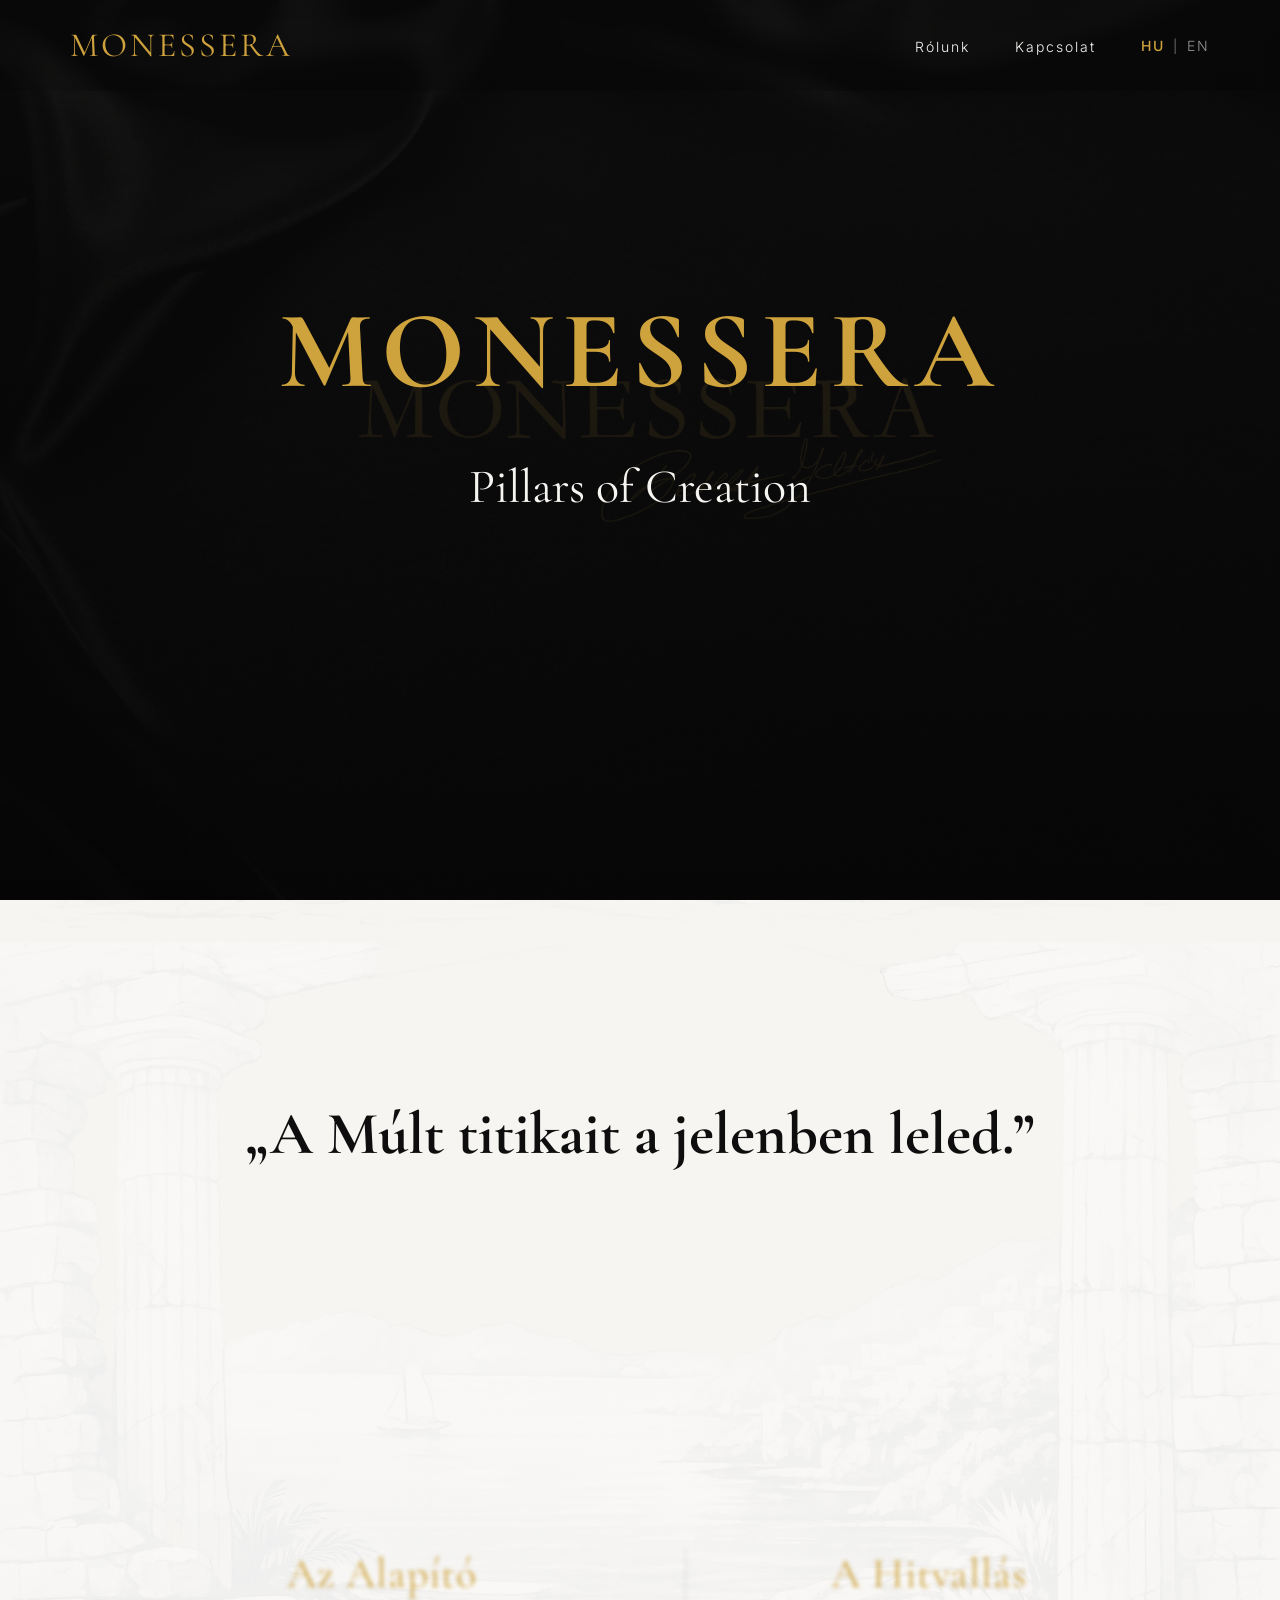
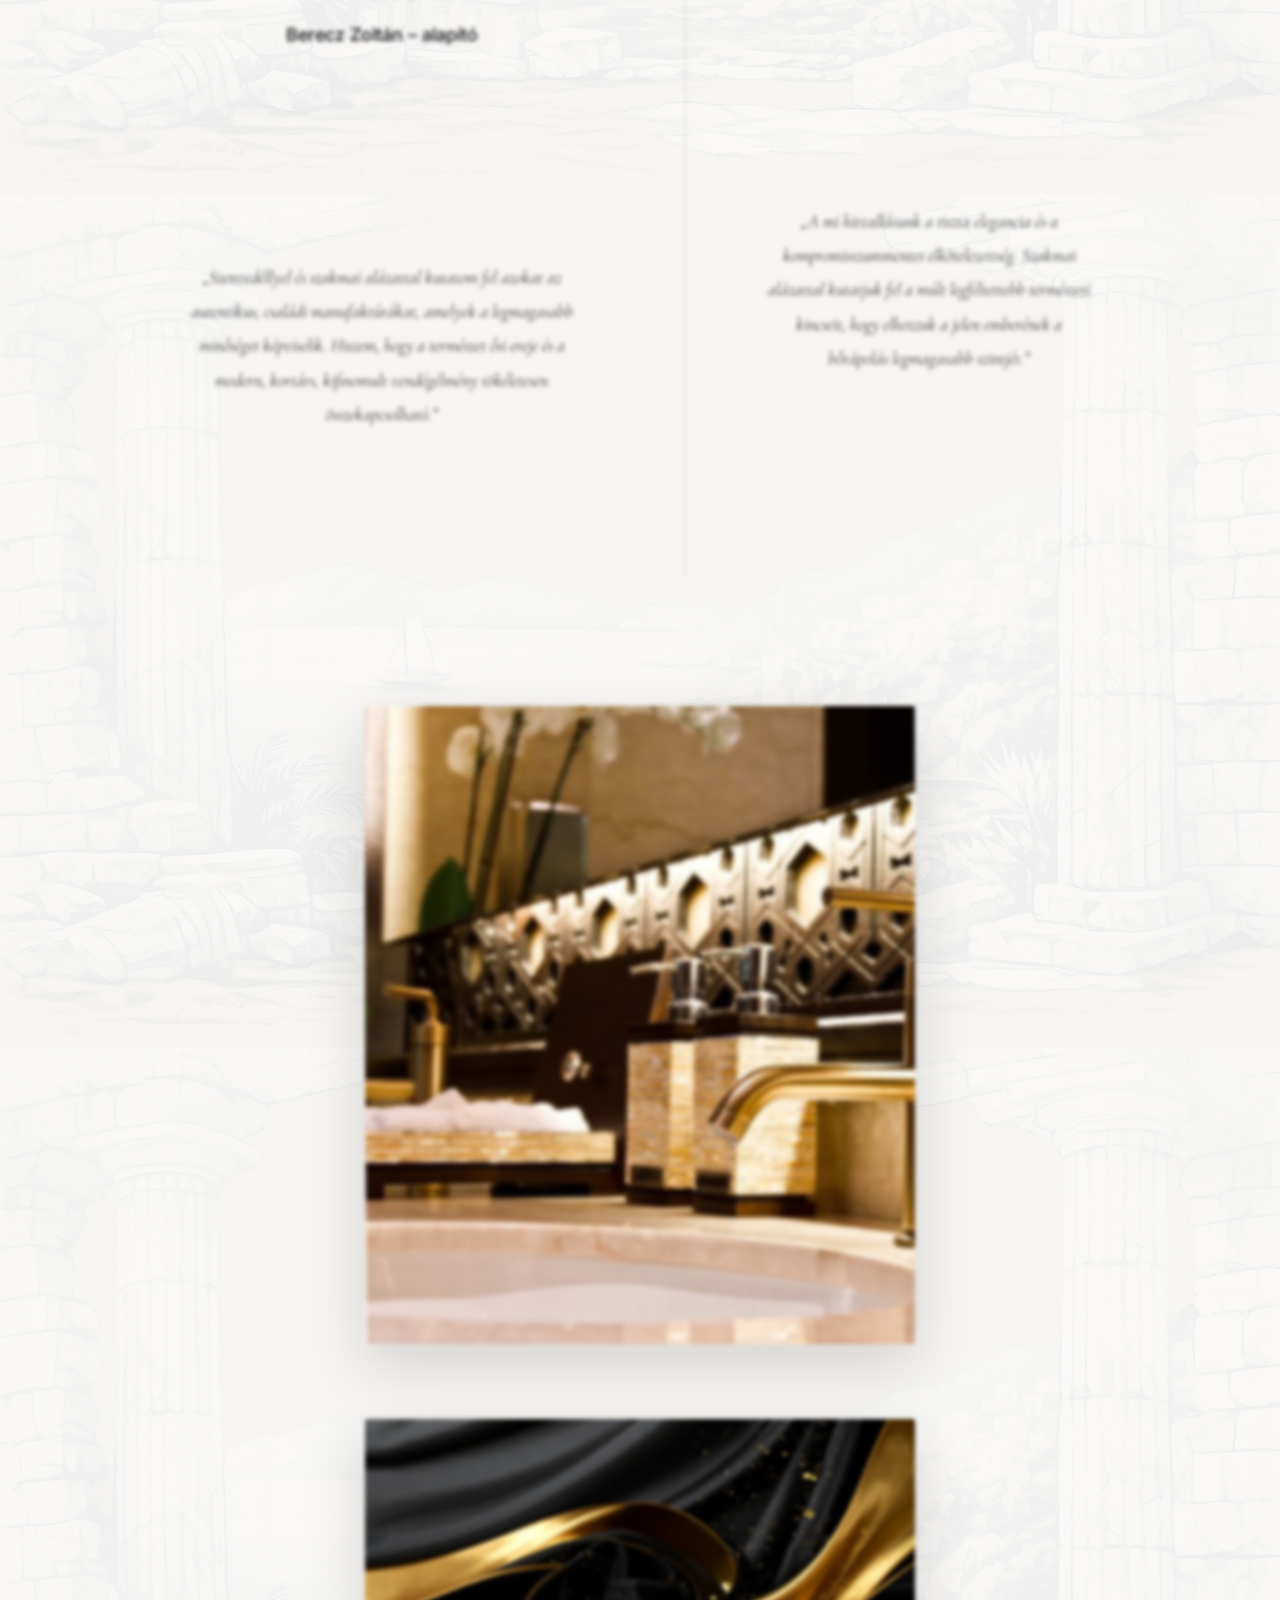
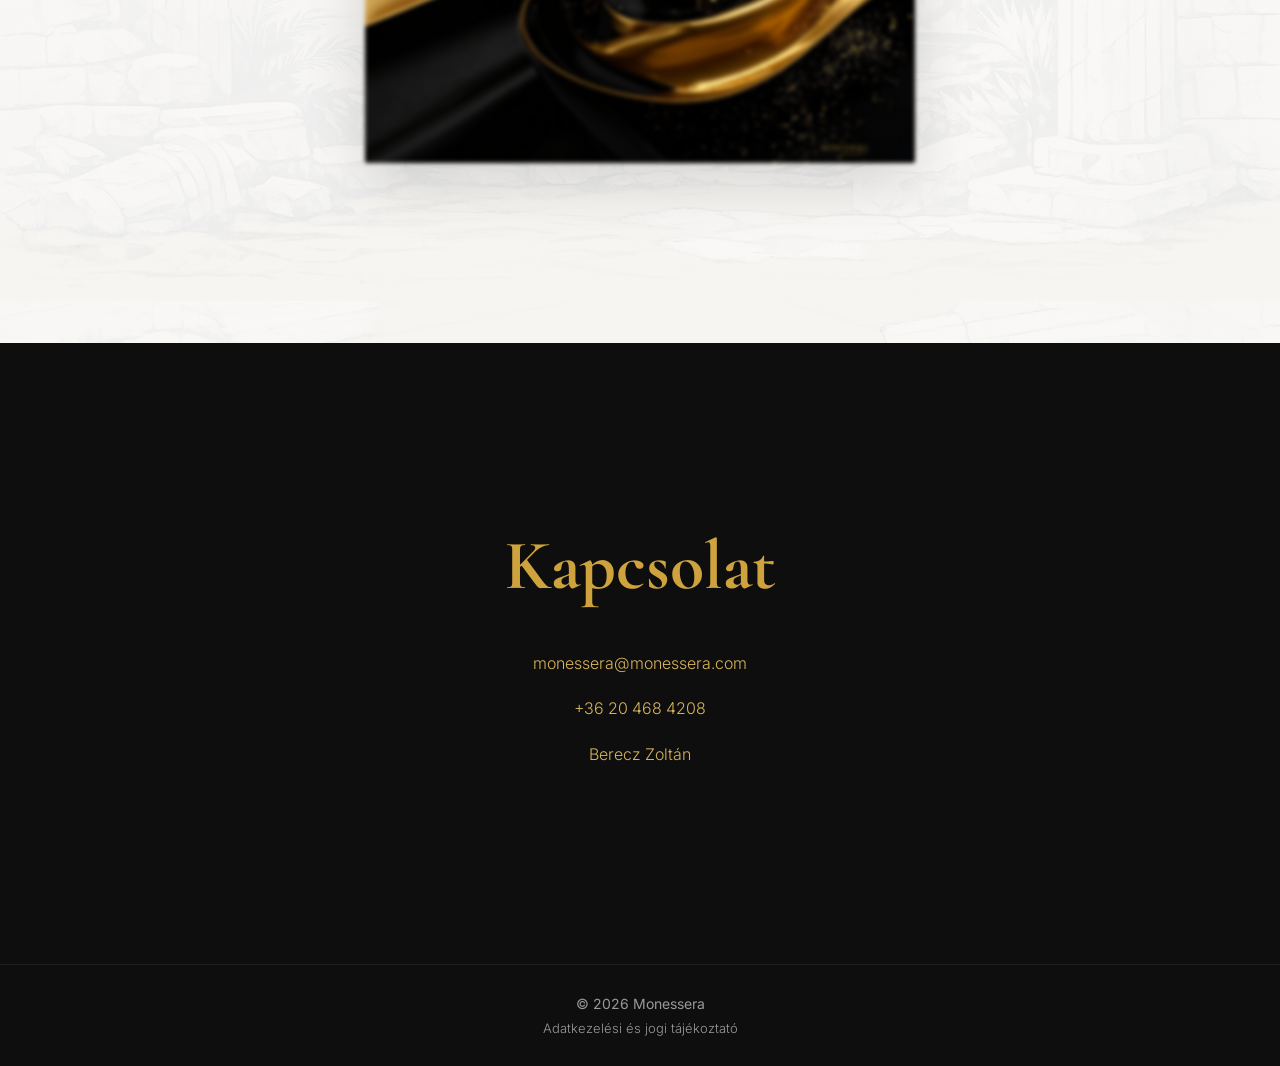
==== index.html @ 53e7fba9 "design-mod" ====
<!DOCTYPE html>
<html lang="en">

<head>

    <meta charset="UTF-8">
    <meta name="viewport" content="width=device-width, initial-scale=1.0">

    <title>Monessera</title>

    <link rel="preconnect" href="https://fonts.googleapis.com">
    <link rel="preconnect" href="https://fonts.gstatic.com" crossorigin>

    <link href="https://fonts.googleapis.com/css2?family=Cormorant+Garamond:wght@400;500;600&family=Montserrat:wght@300;400;500&display=swap" rel="stylesheet">
    <link href="https://fonts.googleapis.com/css2?family=Inter:wght@200;300;400;500;600&display=swap" rel="stylesheet">

    <link rel="stylesheet" href="style.css">

</head>

<body>

<nav>

    <div class="logo">MONESSERA</div>

    <div class="nav-right">

        <ul>
            <li><a href="#about">Rólunk</a></li>
            <li><a href="#contact">Kapcsolat</a></li>
        </ul>

        <div class="language-switch">
            <a href="index.html" class="active">HU</a>
            <span>|</span>
            <a href="english.html">EN</a>
        </div>

    </div>

</nav>

<header class="hero">

    <div class="overlay"></div>

    <div class="hero-content">

        <h1>MONESSERA</h1>

        <h2>Pillars of Creation</h2>

    </div>

</header>

<section class="content-background">
<section class="quote">

    <h2>

        „A Múlt titikait a jelenben leled.”

    </h2>

</section>

<section class="about" id="about">

    <div class="container">

        <div class="about-content">

            <div class="about-founder">

                <h2>Az Alapító</h2>

                <h3>Berecz Zoltán – alapító</h3>

                <p class="quote">
                    <em>
                        „Szenvedéllyel és szakmai alázattal kutatom fel azokat az autentikus,
                        családi manufaktúrákat, amelyek a legmagasabb minőséget képviselik.
                        Hiszem, hogy a természet ősi ereje és a modern, kortárs, kifinomult
                        vendégélmény tökéletesen összekapcsolható.”
                    </em>
                </p>

            </div>


            <div class="about-credo">

                <h2>A Hitvallás</h2>

                <p class="quote">
                    <em>
                        „A mi hitvallásunk a tiszta elegancia és a kompromisszummentes
                        elkötelezettség. Szakmai alázattal kutatjuk fel a múlt legféltettebb
                        természeti kincseit, hogy elhozzuk a jelen emberének a bőrápolás
                        legmagasabb szintjét.”
                    </em>
                </p>

            </div>

        </div>


        <div class="about-right">

            <img src="assets/4.png" class="brand-img">

        </div>

        <div class="about-right">

            <img src="assets/5.png" class="brand-img">

        </div>

    </div>

</section>

</section>

<section class="contact" id="contact">

    <h2>

        Kapcsolat

    </h2>

    <p>
        <a href="mailto:monessera@monessera.com">monessera@monessera.com</a>
    </p>

    <p>
        <a href="tel:+36204684208">+36 20 468 4208</a>
    </p>

    <p>
        Berecz Zoltán
    </p>

</section>

<footer>
    <div class="footer-inner">
        <span>© 2026 Monessera</span>

        <a href="adatkezelesi-tajekoztato.html">
            Adatkezelési és jogi tájékoztató
        </a>
    </div>
</footer>

</body>

<script>
const elements = document.querySelectorAll(".about, .brands");

const observer = new IntersectionObserver((entries) => {
    entries.forEach(entry => {
        if (entry.isIntersecting) {
            entry.target.classList.add("show");
        } else {
            entry.target.classList.remove("show");
        }
    });
}, {
    threshold: 0.15
});

window.addEventListener("load", () => {
    elements.forEach(el => {
        el.classList.remove("show");
        observer.observe(el);
    });
});
</script>

</html>
---- style.css ----
:root{

    --gold:#CEA23C;

    --black:#0E0E0E;

    --white:#ffffff;

    --bg:#F7F5F2;

    --text:#222;

}

*{

    margin:0;

    padding:0;

    box-sizing:border-box;

}

html{

    scroll-behavior:smooth;

}

body{

    font-family: "Inter", sans-serif;

    background:var(--bg);

    color:var(--text);

}

h1, h2, .logo{
    font-family: "Cormorant Garamond", serif;
}

p, a, li{
    font-family: "Inter", sans-serif;
    font-weight: 300;
}

img{

    width:100%;

    display:block;

}

nav{

    position:fixed;

    top:0;

    width:100%;

    padding:25px 70px;

    display:flex;

    justify-content:space-between;

    align-items:center;

    z-index:100;

    background:rgba(0,0,0,.10);

    backdrop-filter:blur(10px);

}

.logo{

    color:var(--gold);

    font-size:34px;

    letter-spacing:3px;

}

.nav-right{
    display:flex;
    align-items:center;
    gap:45px;
}

.language-switch{
    display:flex;
    align-items:center;
    gap:8px;
    font-size:13px;
    letter-spacing:2px;
}

.language-switch a{
    opacity: .6;
}

.language-switch a.active{
    opacity: 1;
    color: var(--gold);
    font-weight: 500;
}

.language-switch a:hover{
    color:var(--gold);
}

.language-switch span{
    color:rgba(255,255,255,.4);
}

nav ul{

    display:flex;

    list-style:none;

    gap:45px;

}

nav a{
    color:#F7F5F2;
    text-decoration:none;
    letter-spacing:2px;
    font-size:14px;
    position:relative;
    transition: color .35s ease;
}

nav a::after{
    content:"";
    position:absolute;
    left:0;
    bottom:-6px;
    width:0%;
    height:1px;
    background:#CEA23C;
    transition: width .35s ease;
}

nav a:hover{
    color:#CEA23C;
}

nav a:hover::after{
    width:100%;
}

.hero{

    position:relative;

    min-height:100vh;

    max-width: 100%;

    display:flex;

    align-items:center;

    justify-content:center;

    overflow:hidden;

    background:#0E0E0E;

}

.hero::before{
    content:"";
    position:absolute;
    inset:0;
    background: url("assets/buscard.png") center / cover no-repeat;
    opacity: .15;
    filter: contrast(1.1) saturate(0.8);
    transform: scale(1.08);
}

.overlay{

    position:absolute;

    inset:0;

    background:
    linear-gradient(
    180deg,     
    rgba(0,0,0,.15),    
    rgba(0,0,0,.55)
    );

}

.hero-content{

    position:relative;

    text-align:center;

    color:#F7F5F2;

    z-index:5;

}

.hero h1{

    color:var(--gold);

    font-size:110px;

    letter-spacing:8px;

}

.hero h2{

    font-size:48px;

    margin:20px 0;

    font-weight:400;

    padding-bottom: 80px;

    padding-top: 20px;

}

.hero p{

    max-width:600px;

    margin:auto;

    line-height:1.9;

    color:#ddd;

}

.discover{

    display:inline-block;

    margin-top:45px;

    color:var(--gold);

    text-decoration:none;

    border-bottom:1px solid var(--gold);

    padding-bottom:6px;

}

.content-background{
    position: relative;
    overflow: hidden;
}

.content-background::before{
    content: "";

    position: absolute;
    inset: 0;

    background: url("assets/gorog.png")
                center center / contain
                repeat;

    opacity: 0.3;

    z-index: 0;
}

.content-background > *{
    position: relative;
    z-index: 1;
}

.quote{

    padding:180px 20px;

    text-align:center;

}

.quote h2{

    font-size:60px;

    max-width:900px;

    margin:auto;

    color: #0E0E0E;

}

.about{

    padding:180px 10%;

}

.about .container {
    max-width: 1300px;
    margin: auto;
    padding: 0 40px;
}

.about-content {
    display: grid;
    grid-template-columns: 1fr 1fr;
    gap: 90px;
    align-items: start;
}

.about-founder,
.about-credo {
    text-align: center;
}

.container1 {
    
    gap: 90px;

    align-items: flex-start;

    display: flex;

    flex-direction: column;

    padding:25px;
}

.container1 a {
        text-decoration: none;
        color: #F7F5F2;

}

.about h2{

    font-size:42px;

    color:var(--gold);

    margin-bottom:25px;

    font-weight: 400;

    letter-spacing: 1px;
}

.about h3 {
    font-size: 18px;
    font-weight: 500;
    margin-bottom: 35px;
    color:#0E0E0E;
}

.about p{

    line-height:1.9;

    margin-bottom:20px;

    font-size: 18px;

}

.quote {
    font-family: "Cormorant Garamond", serif;
    font-size: 22px;
    line-height: 1.8;
    color: #0E0E0E;
}


/* kis elegáns elválasztó */

.about-credo {
    border-left: 1px solid rgba(0,0,0,0.12);
    padding-left: 60px;
}


/* kép */

.about-right {
    margin-top: 75px;
    text-align: center;
}

.brand-img {
    max-width: 550px;
    width: 100%;
}

@media (max-width: 768px) {

    .about {
        padding: 70px 0;
    }

    .about .container {
        padding: 0 15px;
    }


    .about-content {
        grid-template-columns: 1fr;
        gap: 70px;
    }


    .about-credo {
        border-left: none;
        border-top: 1px solid rgba(0,0,0,0.12);
        padding-left: 0;
        padding-top: 60px;
    }


    .about h2 {
        font-size: 32px;
    }


    .quote {
        font-size: 18px;
        line-height: 1.7;
    }


    .about-right {
        margin-top: 50px;
    }

}

.brands{

    padding:160px 10%;

}

.brand{

    display:grid;

    grid-template-columns:1fr 1fr;

    gap:80px;

    align-items:center;

    margin-bottom:180px;

}

.about,
.brands {
    opacity: 0;
    transform: translateY(80px);
    filter: blur(2px);
    transition: all 1.2s cubic-bezier(0.22, 1, 0.36, 1);
}

.about.show,
.brands.show {
    opacity: 1;
    transform: translateY(0);
    filter: blur(0);
}

.reverse img{

    order:2;

}

.reverse div{

    order:1;

}

.brand h2{

    font-size:54px;

    color:#D8B45B;

    margin-bottom:25px;

}

.brand p {

    line-height:1.9;

    margin-bottom:20px;

    font-size: 24px;

}

.contact{

    background:var(--black);

    color:#D8B45B;

    text-align: center;

    padding:180px 20px;

    -webkit-text-size-adjust: 100%;

}

.contact h2{

    font-size:70px;

    color:var(--gold);

    margin-bottom:40px;

}

.contact p{

    margin-bottom:15px;
    color:#D8B45B;
    line-height: 1.9;

}

.contact a{
    color:#D8B45B;
    text-decoration: none;
    display: inline-block;
    transition: transform .4s cubic-bezier(0.22, 1, 0.36, 1);
}

.contact a:hover{
    color: var(--gold);
    transform: translateY(-4px);
}

footer{

    background:var(--black);

    color:#999;

    text-align:center;

    padding:30px;

    font-size: 14px;

    border-top:1px solid rgba(255,255,255,.08);

}

.footer-inner {
    display: flex;
    flex-direction: column;
    gap: 8px;
    align-items: center;
}

footer a {
    color:#999;
    text-decoration: none;
    font-size: 13px;
    transition: 0.2s;
}

footer a:hover {
    color: #CEA23C;
}

.brand-img{
    width: 100%;
    max-width: 550px;
    height: auto;
    display: block;
    margin: 0 auto;
    border-radius: 2px;
    object-fit: cover;
    box-shadow: 0 20px 60px rgba(0,0,0,.15);
}

.legal {
    padding: 120px 20px 80px;
    background: #0E0E0E;
    color: #e6e6e6;
}

.legal .container {
    max-width: 800px;
    margin: 0 auto;
}

.legal h1 {
    font-size: 42px;
    font-weight: 500;
    margin-bottom: 30px;
    letter-spacing: 1px;
}

.legal h2 {
    margin-top: 40px;
    font-size: 18px;
    font-weight: 500;
    letter-spacing: 1px;
    color: #c9a86a; /* gold accent */
}

.legal p {
    font-weight: 300;
    line-height: 1.9;
    margin-top: 10px;
    color: #cfcfcf;
}

.legal .small {
    margin-top: 40px;
    font-size: 12px;
    color: #888;
}

@media (max-width: 1024px){

    nav{
        padding: 22px 40px;
    }

    .logo {
        font-size: 30px;
    }

    .hero h1{
        font-size: 90px;
        letter-spacing: 7px;
    }

    .hero h2{
        font-size: 42px;
    }

    .hero p{
        font-size:18px;
        line-height:1.9;
        max-width:620px;
    }

    .quote h2{
        font-size: 52px;
    }

    .about h2,
    .brand h2,
    .contact h2{
        font-size:52px;
    }

    .about p,
    .brand p{
        font-size:18px;
        line-height:1.9;
    }

    .container,
    .brand{
        gap: 60px;
    }

    .about,
    .brands{
        padding: 120px 8%;
    }

    .brand {
        display: flex;
        flex-direction: column;
        text-align: center;
    }

    .brand-img{
        max-width: 520px;
    }

    .reverse img{
        order:1;
    }

    .reverse div{
        order:2;
    }
}

@media (max-width: 768px){

    /* NAV */
    nav{
        padding: 18px 20px;
    }

    .content-background::before{

        opacity: 0.4;

    }

    nav ul{
        display: none;
    }

    .language-switch{
        font-size: 11px;
        letter-spacing: 2px;
    }

    .logo{
        font-size:28px;
    }

    /* HERO */
    .hero h1{
        font-size: 56px;
        letter-spacing: 4px;
    }

    .hero h2{
        font-size: 30px;
        margin: 18px 0;
    }

    .hero p{
        font-size: 17px;
        line-height: 1.8;
        padding: 0 10px;
    }

    .quote h2{
        font-size: 34px;
        line-height: 1.4;
    }

    /* SECTIONS */
    .about,
    .brands{
        padding: 90px 20px;
    }

    .container,
    .brand{
        grid-template-columns: 1fr;
        gap: 40px;
    }

    .about h2,
    .brand h2{
        font-size: 42px;
    }

    .about p,
    .brand p{
        font-size:18px;
        line-height:1.9;
    }

    .brand {
        display: flex;
        flex-direction: column;
        text-align: center;
    }

    /* IMAGES */
    .brand-img{
        max-width: 450px;
    }

    .contact h2{
        font-size: 38px;
    }

    .contact p{
        font-size: 17px;
    }

    /* FOOTER */
    footer{
        font-size: 13px;
    }

    .reverse img{
        order:1;
    }

    .reverse div{
        order:2;
    }
}
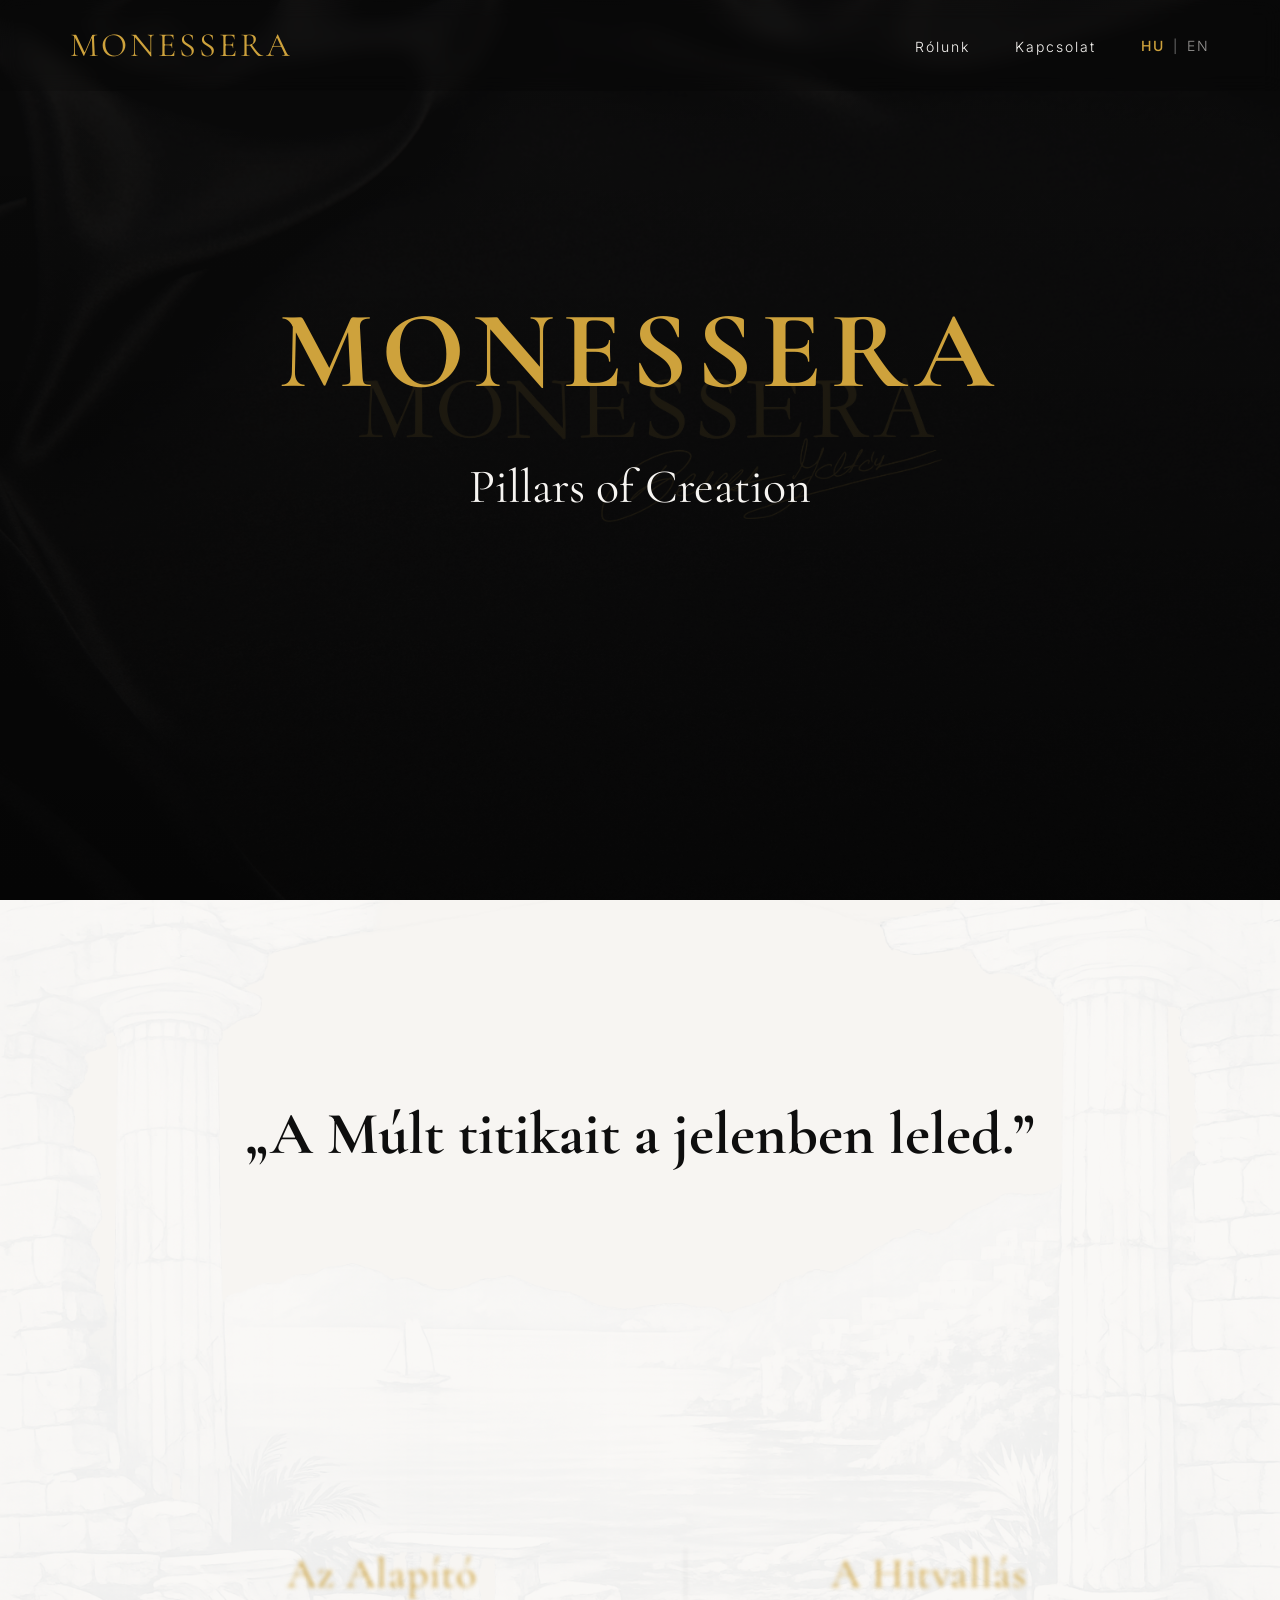
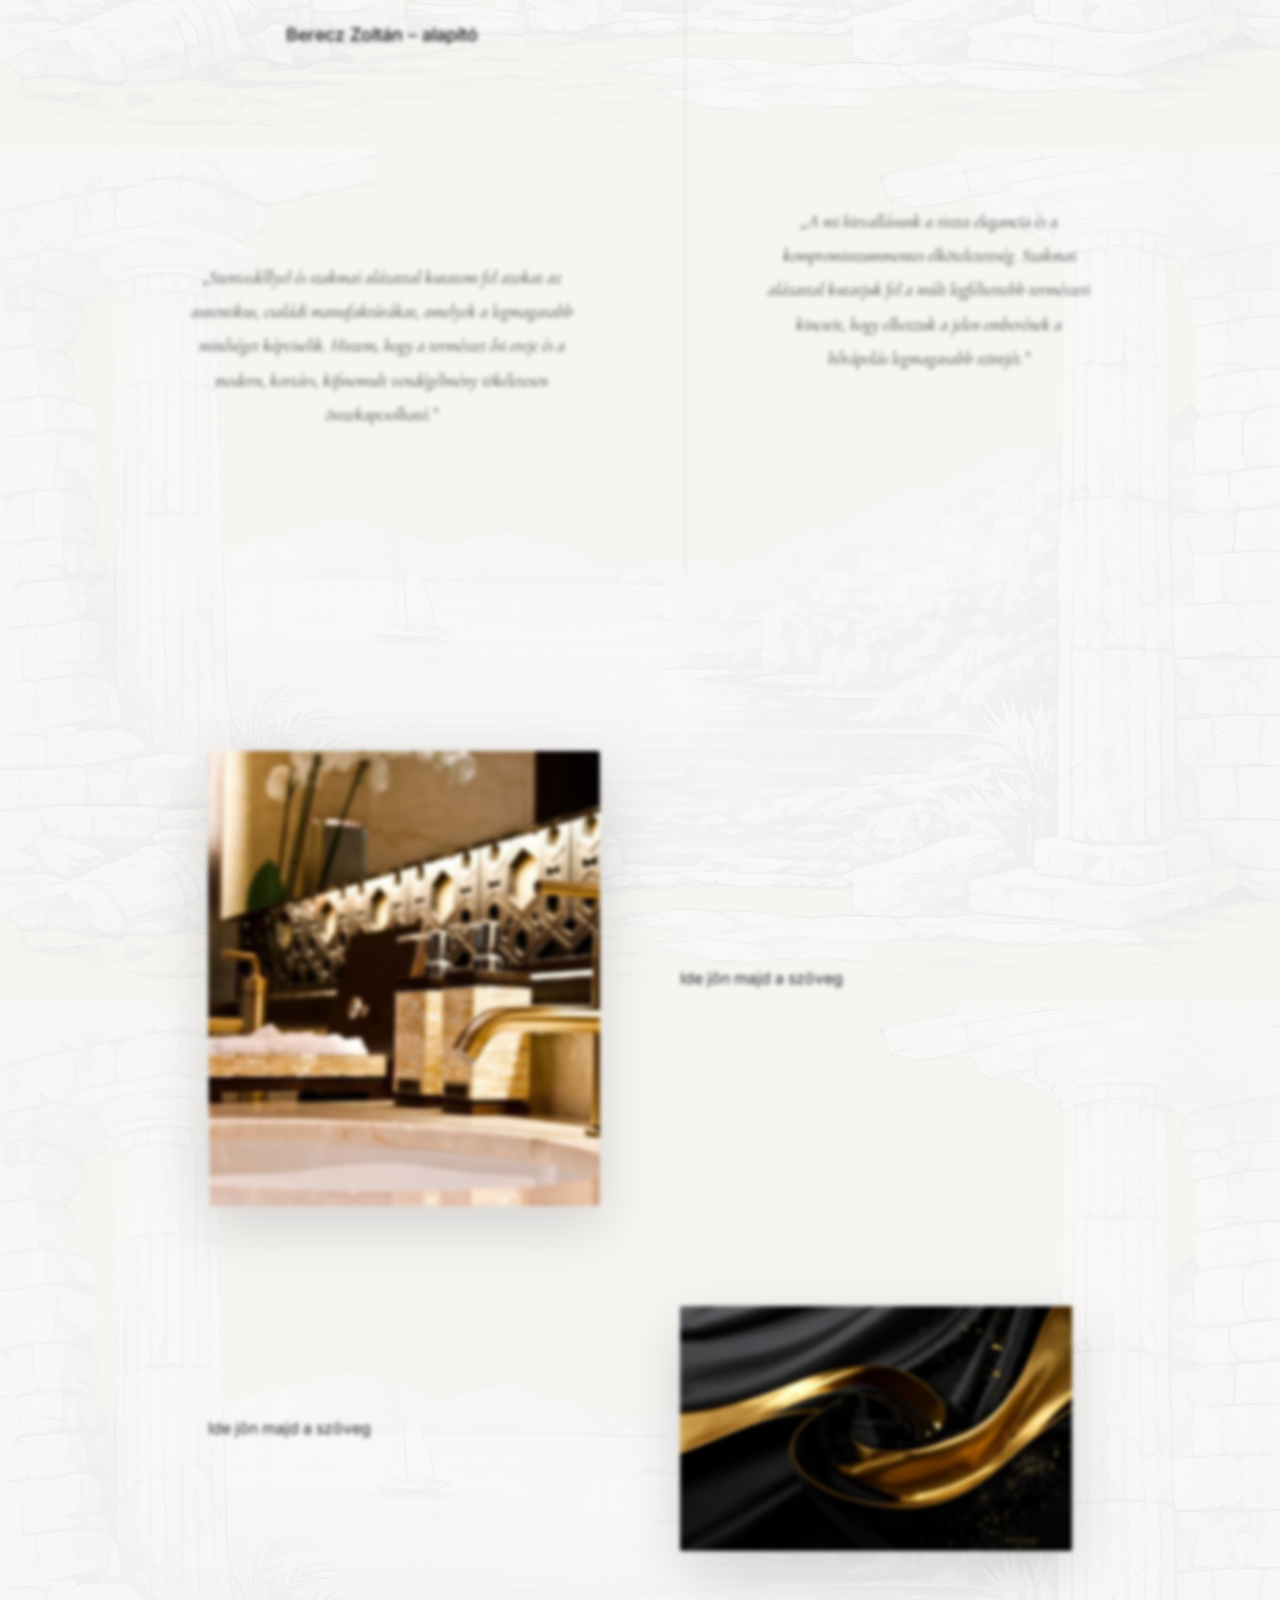
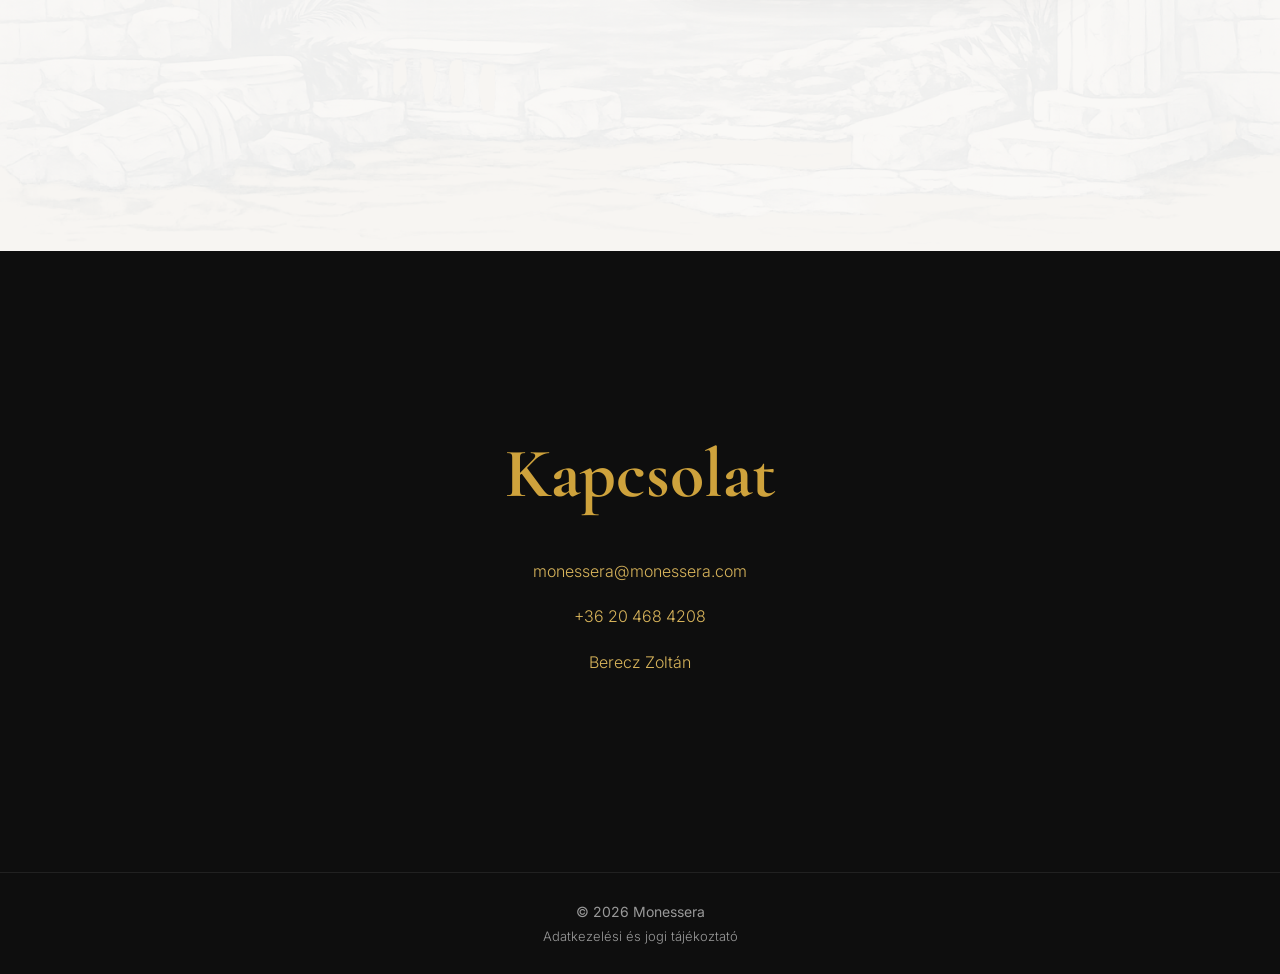
==== commit 3e567f85: "design-mod" ====
--- a/index.html
+++ b/index.html
@@ -108,17 +108,34 @@
         </div>
 
 
-        <div class="about-right">
-
+<section class="brand-showcase">
+
+    <div class="showcase-row">
+
+        <div class="showcase-image">
             <img src="assets/4.png" class="brand-img">
-
-        </div>
-
-        <div class="about-right">
-
+        </div>
+
+        <div class="showcase-text">
+            Ide jön majd a szöveg
+        </div>
+
+    </div>
+
+
+    <div class="showcase-row reverse">
+
+        <div class="showcase-image">
             <img src="assets/5.png" class="brand-img">
-
-        </div>
+        </div>
+
+        <div class="showcase-text">
+            Ide jön majd a szöveg
+        </div>
+
+    </div>
+
+</section>
 
     </div>
 
--- a/style.css
+++ b/style.css
@@ -823,4 +823,66 @@
     .reverse div{
         order:2;
     }
+}
+
+.brand-showcase{
+    max-width:1400px;
+    margin:120px auto;
+    padding:0 40px;
+}
+
+.showcase-row{
+    display:flex;
+    align-items:center;
+    justify-content:space-between;
+    gap:80px;
+    margin-bottom:100px;
+}
+
+.showcase-row.reverse{
+    flex-direction:row-reverse;
+}
+
+.showcase-image,
+.showcase-text{
+    flex:1;
+}
+
+.showcase-image{
+    display:flex;
+}
+
+.showcase-row .showcase-image{
+    justify-content:flex-start;
+}
+
+.showcase-row.reverse .showcase-image{
+    justify-content:flex-end;
+}
+
+.brand-img{
+    max-width:620px;
+    width:100%;
+    display:block;
+}
+
+
+@media (max-width:768px){
+
+    .showcase-row,
+    .showcase-row.reverse{
+        flex-direction:column;
+        gap:40px;
+        margin-bottom:80px;
+    }
+
+    .showcase-image{
+        justify-content:center !important;
+    }
+
+    .showcase-text{
+        min-height:auto;
+        text-align:center;
+    }
+
 }
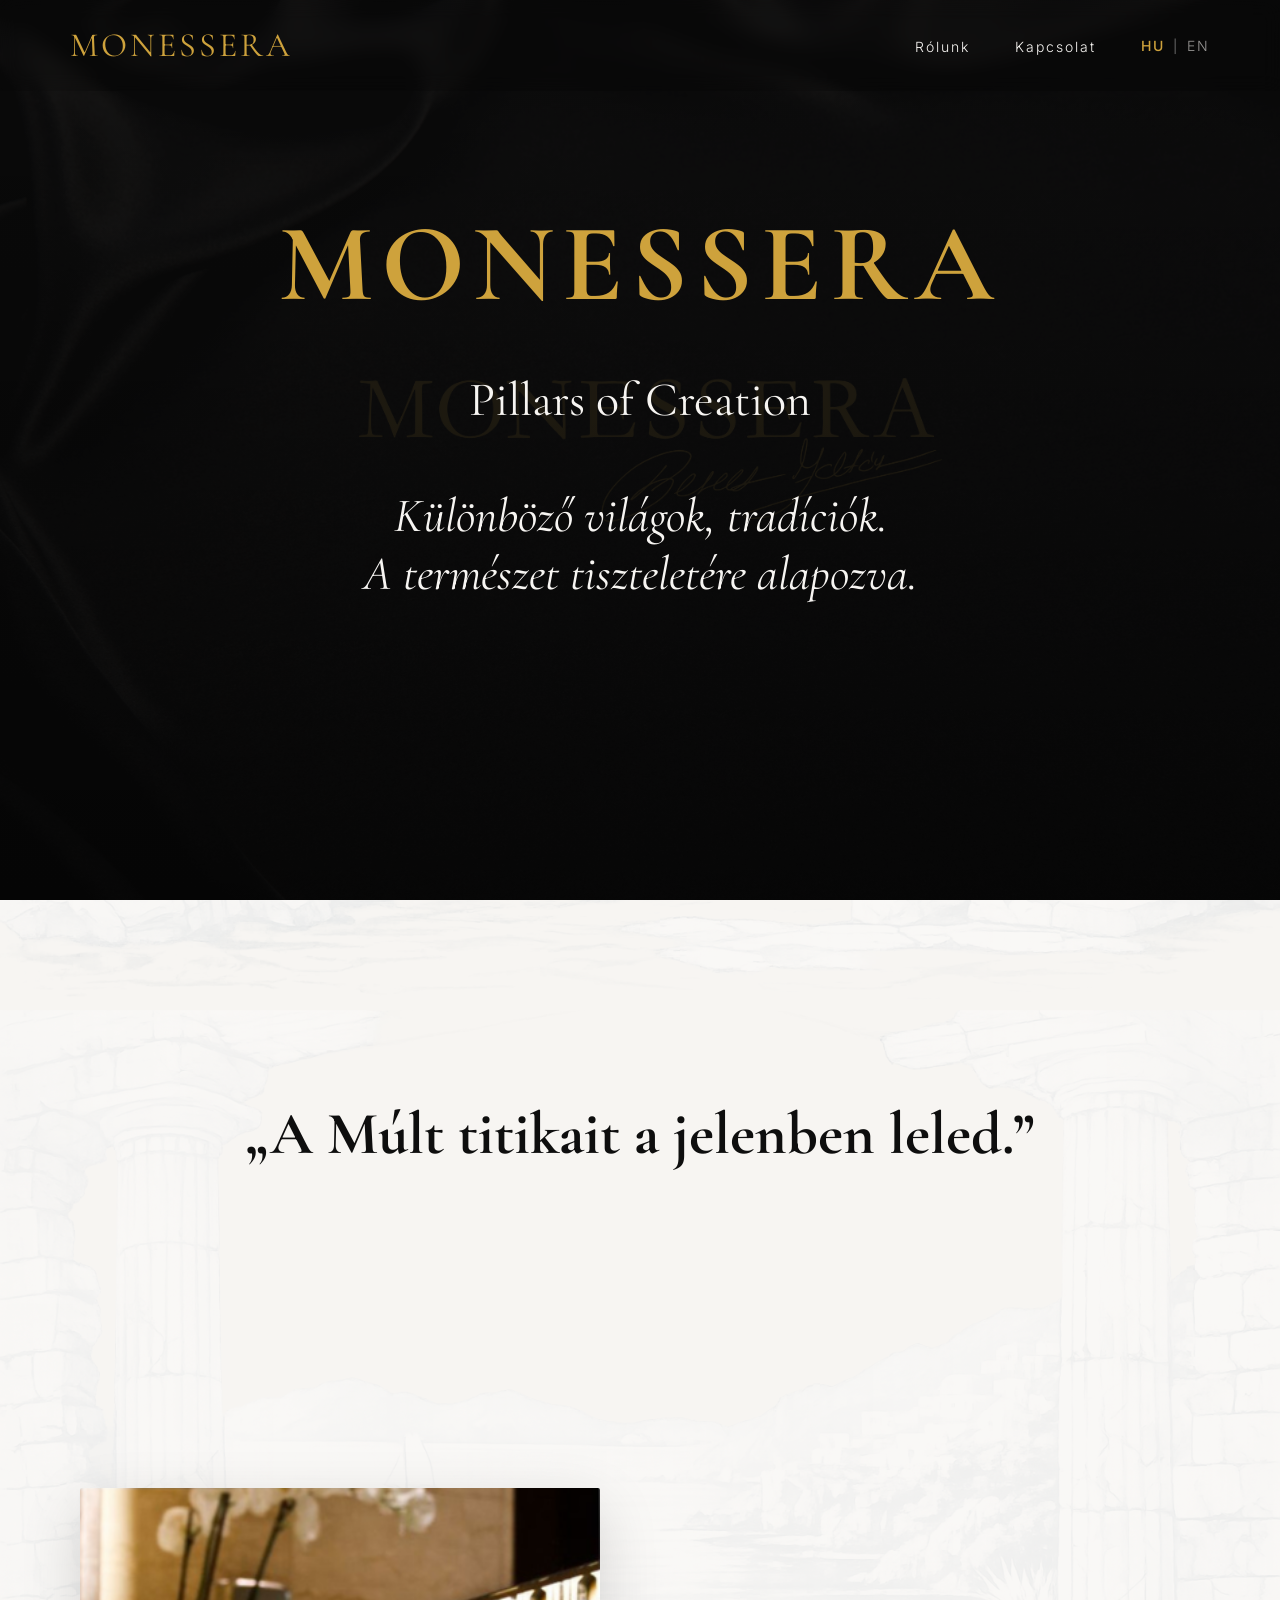
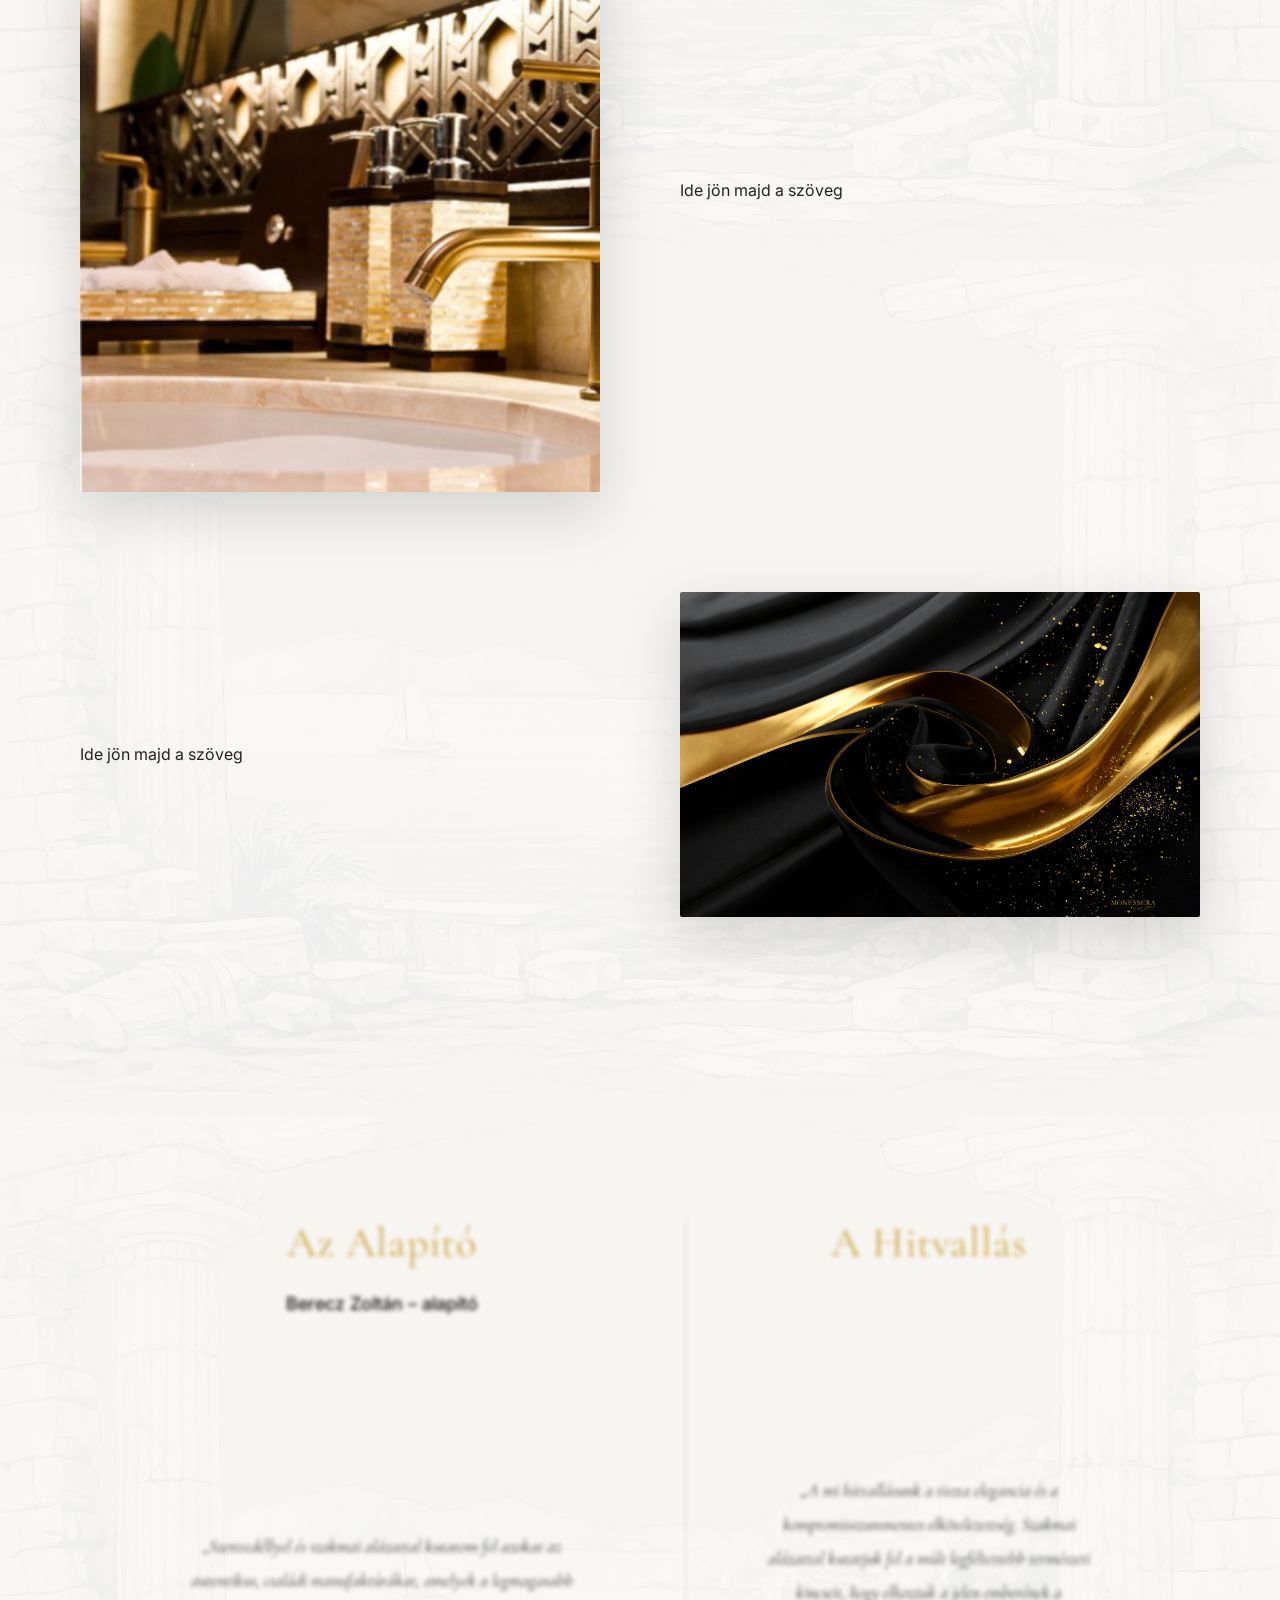
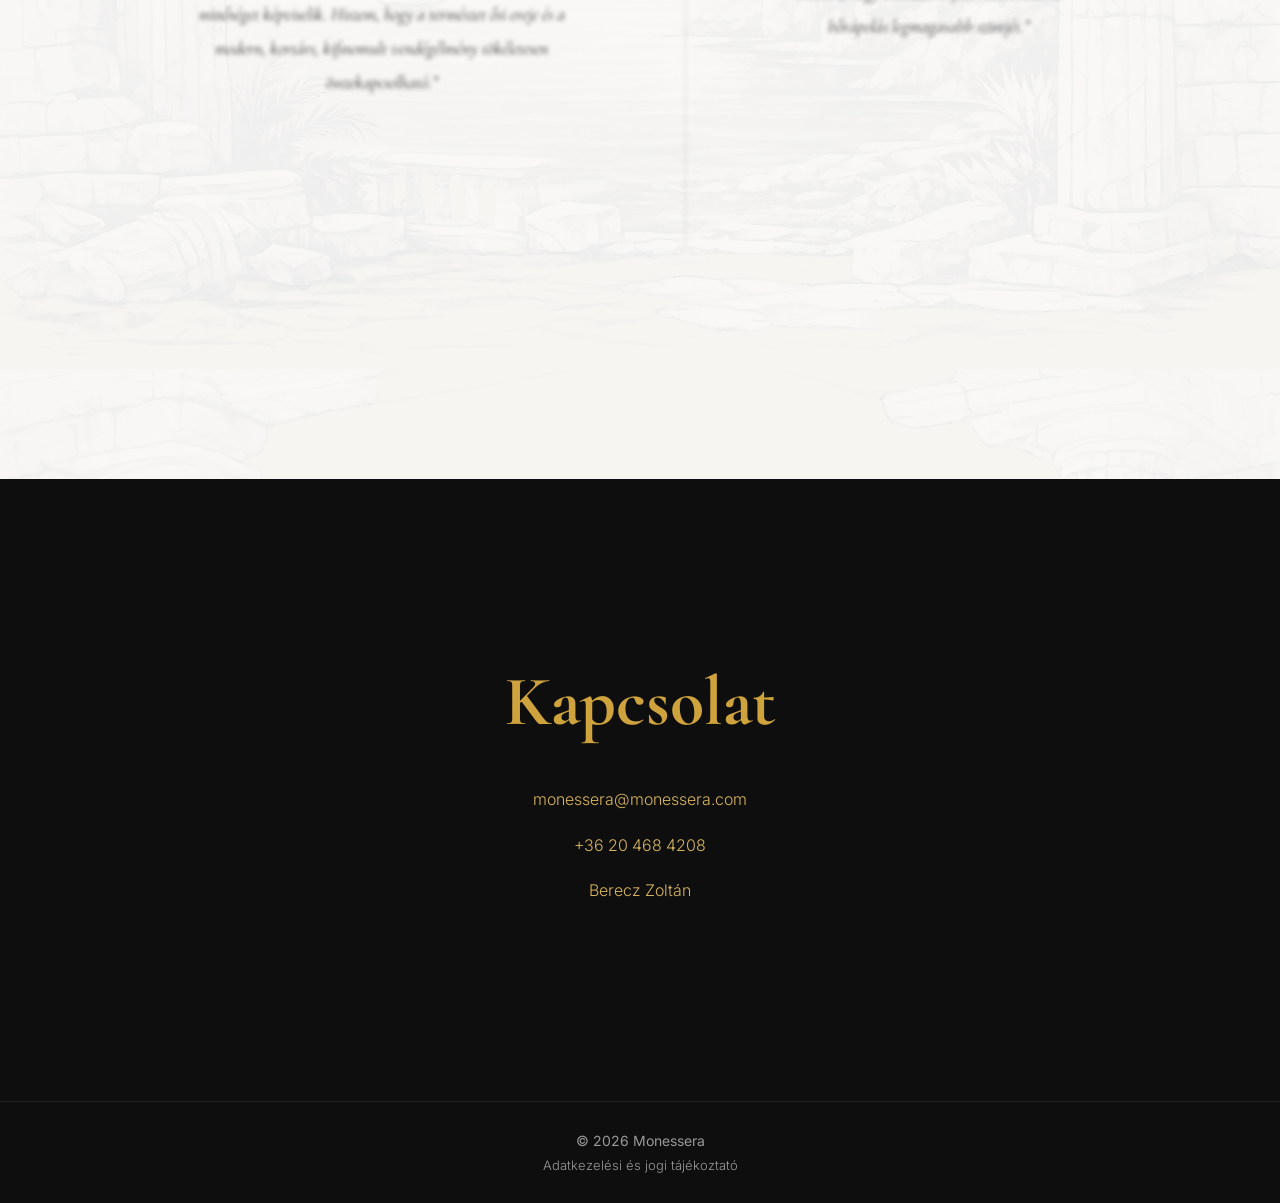
==== commit 710c8567: "design-mod" ====
--- a/index.html
+++ b/index.html
@@ -49,7 +49,8 @@
 
         <h1>MONESSERA</h1>
 
-        <h2>Pillars of Creation</h2>
+        <h2>Pillars of Creation<br /><br/>
+        <em>Különböző világok, tradíciók. <br/>A természet tiszteletére alapozva.</h2></em>
 
     </div>
 
@@ -63,6 +64,35 @@
         „A Múlt titikait a jelenben leled.”
 
     </h2>
+
+</section>
+
+<section class="brand-showcase">
+
+    <div class="showcase-row">
+
+        <div class="showcase-image">
+            <img src="assets/4.png" class="brand-img">
+        </div>
+
+        <div class="showcase-text">
+            Ide jön majd a szöveg
+        </div>
+
+    </div>
+
+
+    <div class="showcase-row reverse">
+
+        <div class="showcase-image">
+            <img src="assets/5.png" class="brand-img">
+        </div>
+
+        <div class="showcase-text">
+            Ide jön majd a szöveg
+        </div>
+
+    </div>
 
 </section>
 
@@ -106,36 +136,6 @@
             </div>
 
         </div>
-
-
-<section class="brand-showcase">
-
-    <div class="showcase-row">
-
-        <div class="showcase-image">
-            <img src="assets/4.png" class="brand-img">
-        </div>
-
-        <div class="showcase-text">
-            Ide jön majd a szöveg
-        </div>
-
-    </div>
-
-
-    <div class="showcase-row reverse">
-
-        <div class="showcase-image">
-            <img src="assets/5.png" class="brand-img">
-        </div>
-
-        <div class="showcase-text">
-            Ide jön majd a szöveg
-        </div>
-
-    </div>
-
-</section>
 
     </div>
 
--- a/style.css
+++ b/style.css
@@ -826,7 +826,7 @@
 }
 
 .brand-showcase{
-    max-width:1400px;
+    max-width:1200px;
     margin:120px auto;
     padding:0 40px;
 }
@@ -861,7 +861,7 @@
 }
 
 .brand-img{
-    max-width:620px;
+    max-width:525px;
     width:100%;
     display:block;
 }
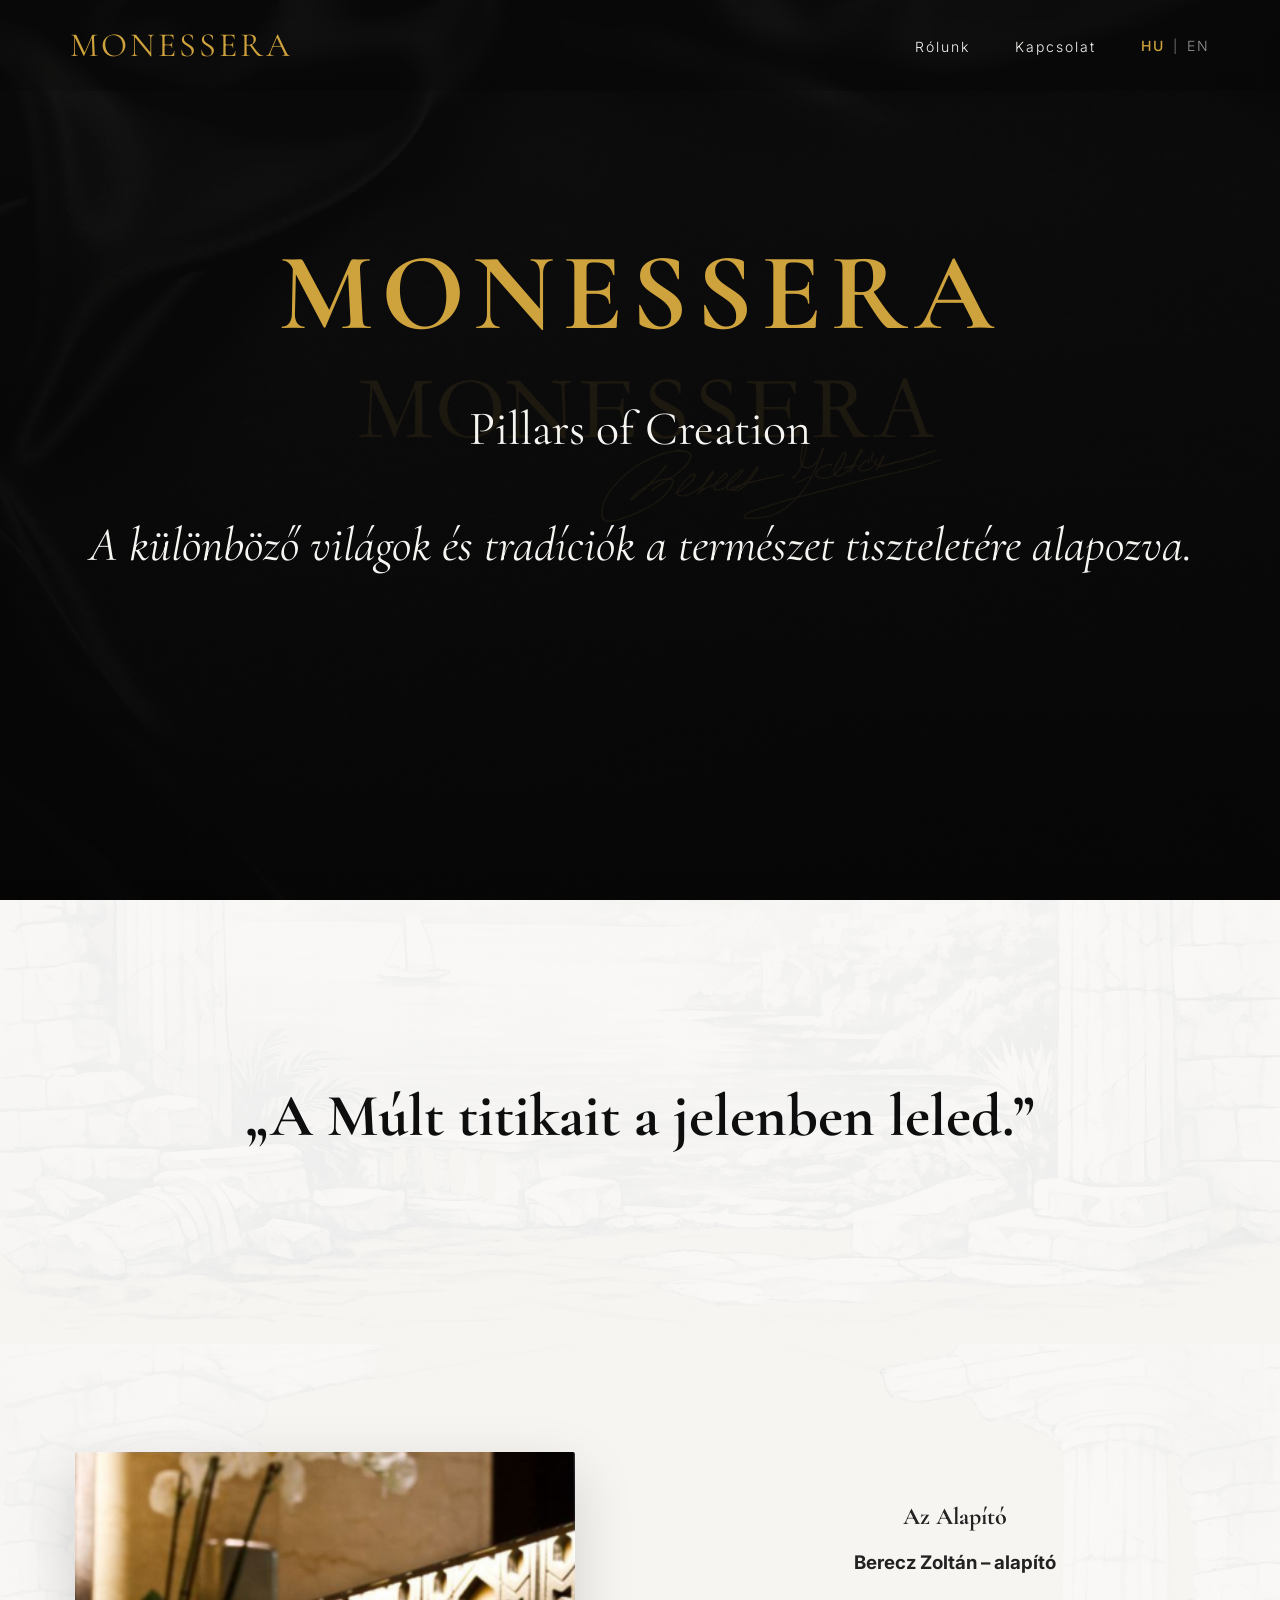
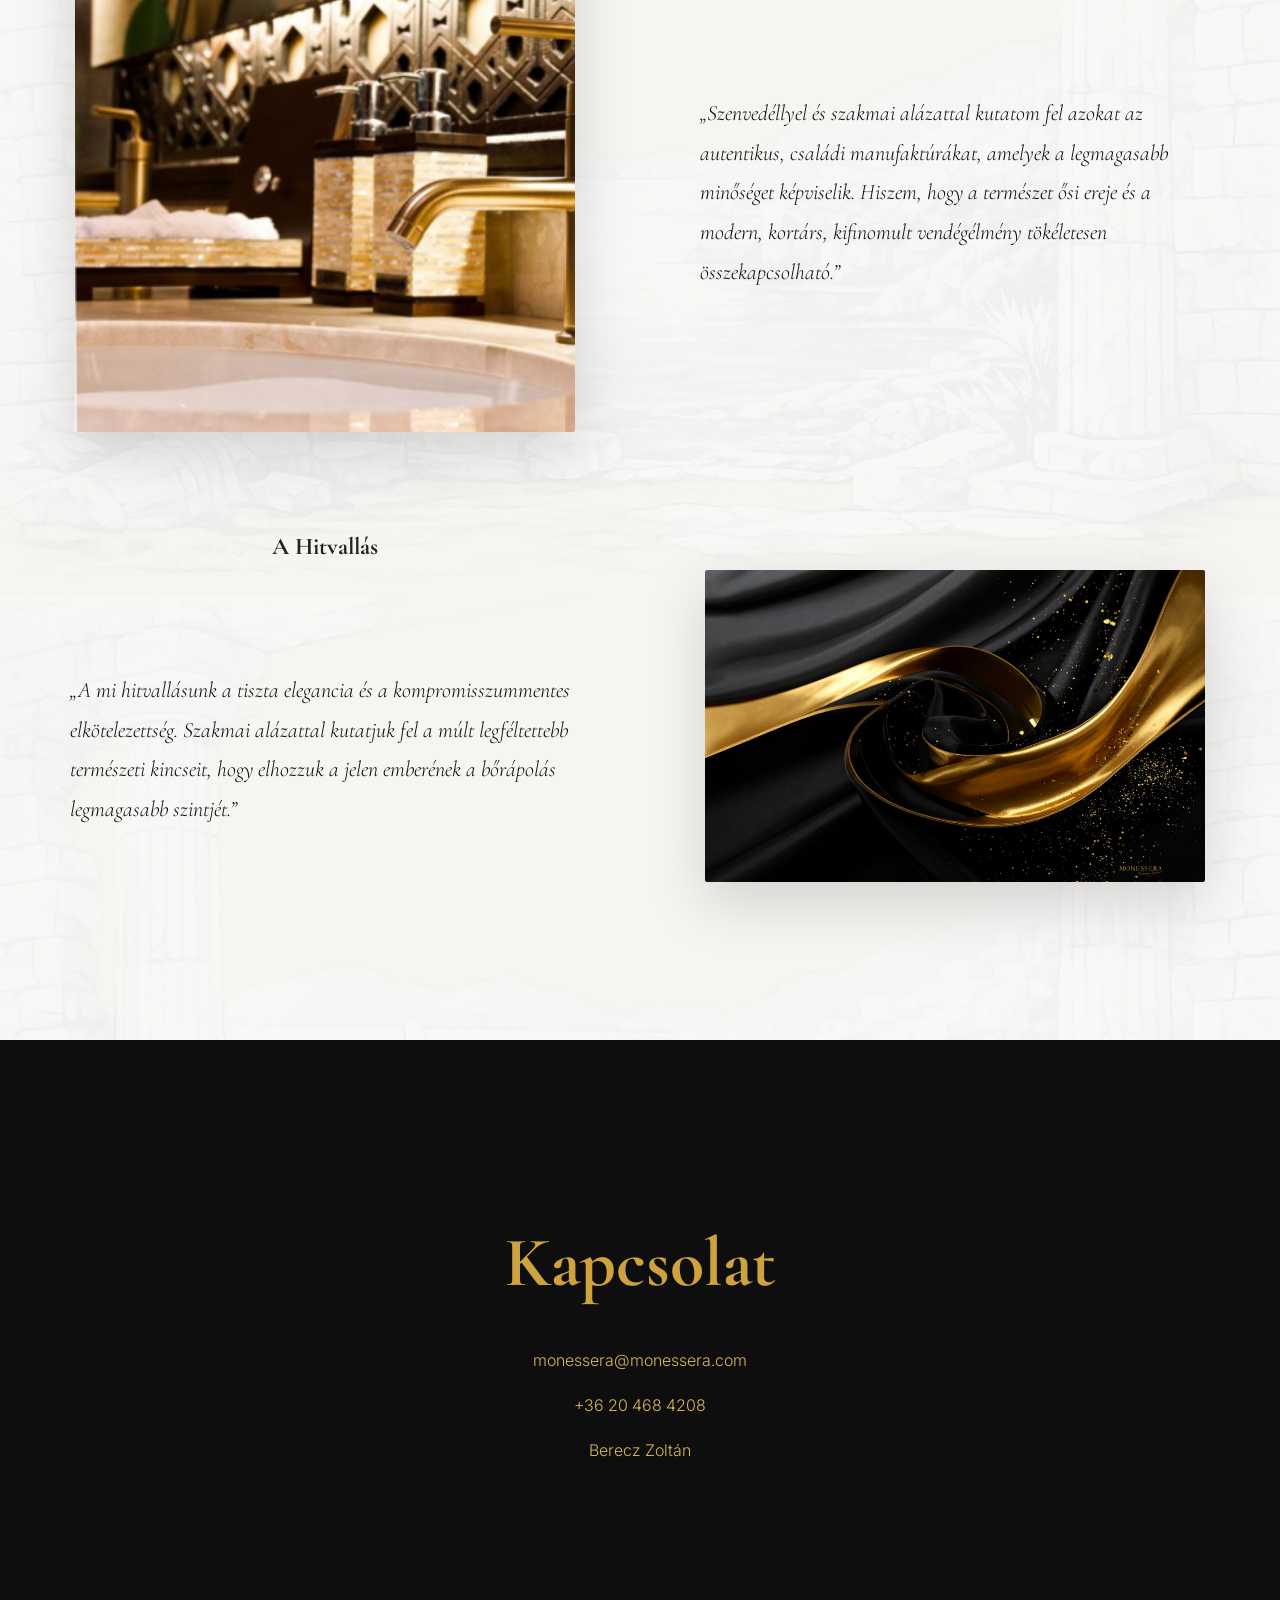
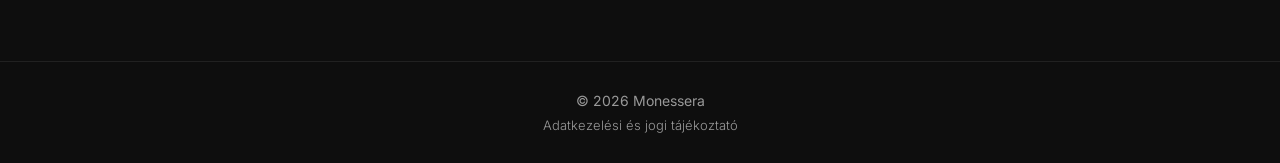
==== commit 1bd7a108: "design-mod" ====
--- a/index.html
+++ b/index.html
@@ -50,7 +50,7 @@
         <h1>MONESSERA</h1>
 
         <h2>Pillars of Creation<br /><br/>
-        <em>Különböző világok, tradíciók. <br/>A természet tiszteletére alapozva.</h2></em>
+        <em>A különböző világok és tradíciók a természet tiszteletére alapozva.</h2></em>
 
     </div>
 
@@ -67,73 +67,51 @@
 
 </section>
 
-<section class="brand-showcase">
+<section class="brand-showcase" id="about">
 
     <div class="showcase-row">
 
         <div class="showcase-image">
-            <img src="assets/4.png" class="brand-img">
+            <img src="assets/4.png" alt="Founder" class="brand-img">
         </div>
 
         <div class="showcase-text">
-            Ide jön majd a szöveg
+
+            <h2>Az Alapító</h2>
+
+            <h3>Berecz Zoltán – alapító</h3>
+
+            <p class="quote1">
+                <em>
+                    „Szenvedéllyel és szakmai alázattal kutatom fel azokat az autentikus,
+                    családi manufaktúrákat, amelyek a legmagasabb minőséget képviselik.
+                    Hiszem, hogy a természet ősi ereje és a modern, kortárs, kifinomult
+                    vendégélmény tökéletesen összekapcsolható.”
+                </em>
+            </p>
+
         </div>
 
     </div>
 
-
     <div class="showcase-row reverse">
 
         <div class="showcase-image">
-            <img src="assets/5.png" class="brand-img">
+            <img src="assets/5.png" alt="Philosophy" class="brand-img">
         </div>
 
         <div class="showcase-text">
-            Ide jön majd a szöveg
-        </div>
 
-    </div>
+            <h2>A Hitvallás</h2>
 
-</section>
-
-<section class="about" id="about">
-
-    <div class="container">
-
-        <div class="about-content">
-
-            <div class="about-founder">
-
-                <h2>Az Alapító</h2>
-
-                <h3>Berecz Zoltán – alapító</h3>
-
-                <p class="quote">
-                    <em>
-                        „Szenvedéllyel és szakmai alázattal kutatom fel azokat az autentikus,
-                        családi manufaktúrákat, amelyek a legmagasabb minőséget képviselik.
-                        Hiszem, hogy a természet ősi ereje és a modern, kortárs, kifinomult
-                        vendégélmény tökéletesen összekapcsolható.”
-                    </em>
-                </p>
-
-            </div>
-
-
-            <div class="about-credo">
-
-                <h2>A Hitvallás</h2>
-
-                <p class="quote">
-                    <em>
-                        „A mi hitvallásunk a tiszta elegancia és a kompromisszummentes
-                        elkötelezettség. Szakmai alázattal kutatjuk fel a múlt legféltettebb
-                        természeti kincseit, hogy elhozzuk a jelen emberének a bőrápolás
-                        legmagasabb szintjét.”
-                    </em>
-                </p>
-
-            </div>
+            <p class="quote1">
+                <em>
+                    „A mi hitvallásunk a tiszta elegancia és a kompromisszummentes
+                    elkötelezettség. Szakmai alázattal kutatjuk fel a múlt legféltettebb
+                    természeti kincseit, hogy elhozzuk a jelen emberének a bőrápolás
+                    legmagasabb szintjét.”
+                </em>
+            </p>
 
         </div>
 
--- a/style.css
+++ b/style.css
@@ -386,7 +386,7 @@
 
 }
 
-.quote {
+.quote1 {
     font-family: "Cormorant Garamond", serif;
     font-size: 22px;
     line-height: 1.8;
@@ -444,7 +444,7 @@
     }
 
 
-    .quote {
+    .quote1 {
         font-size: 18px;
         line-height: 1.7;
     }
@@ -676,7 +676,7 @@
         max-width:620px;
     }
 
-    .quote h2{
+    .quote1 h2{
         font-size: 52px;
     }
 
@@ -762,6 +762,10 @@
         font-size: 17px;
         line-height: 1.8;
         padding: 0 10px;
+    }
+
+    .quote {
+        padding:140px 20px;
     }
 
     .quote h2{
@@ -885,4 +889,47 @@
         text-align:center;
     }
 
+}
+
+.brand-showcase {
+    max-width: 1400px;
+    margin: 120px auto;
+    padding: 0 50px;
+}
+
+
+.showcase-image,
+.showcase-text {
+    flex: 1;
+}
+
+.showcase-image {
+    display: flex;
+    justify-content: center;
+}
+
+.brand-img {
+    width: 100%;
+    max-width: 500px;
+    height: auto;
+    display: block;
+}
+
+.showcase-text h2 {
+    margin-bottom: 20px;
+    text-align: center;
+}
+
+.showcase-text h3 {
+    margin-bottom: 30px;
+    text-align: center;
+}
+
+.showcase-text .quote {
+    max-width: 550px;
+    line-height: 1.9;
+}
+
+.quote1 {
+    padding:90px 20px;
 }
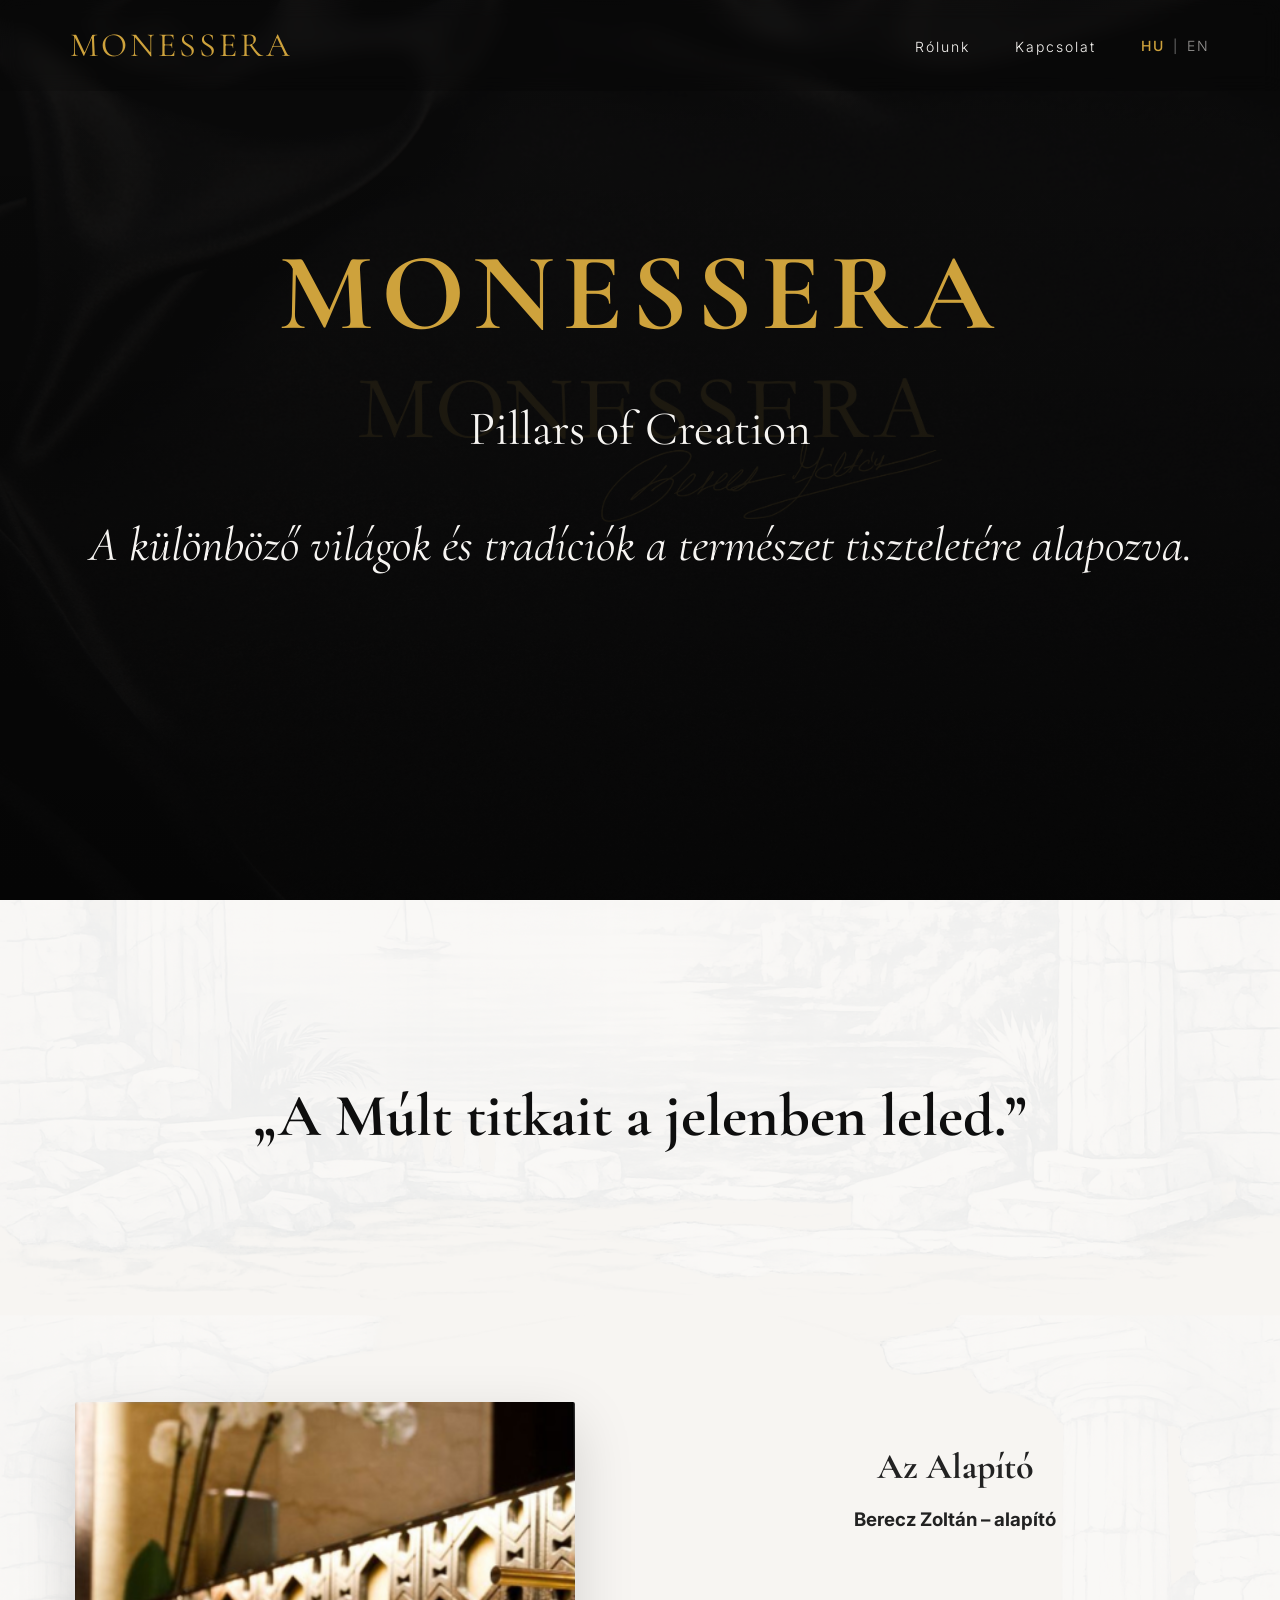
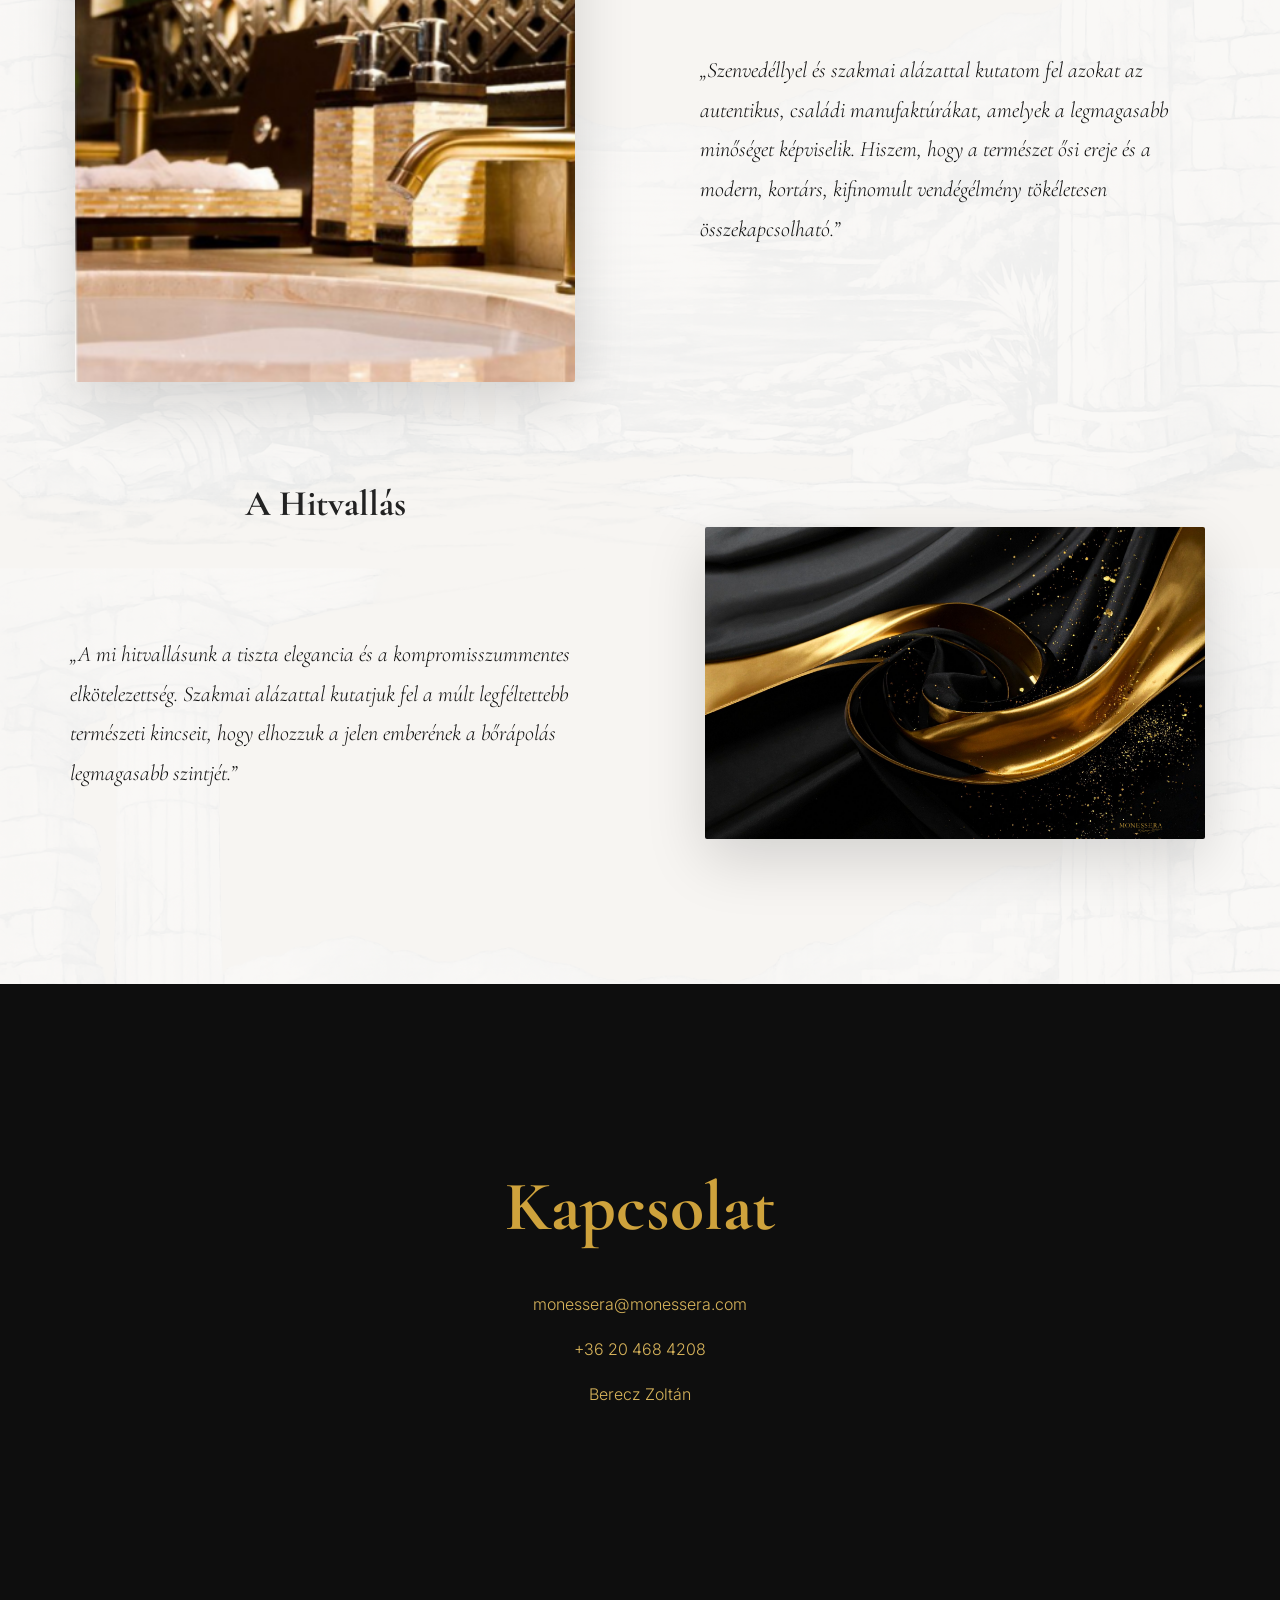
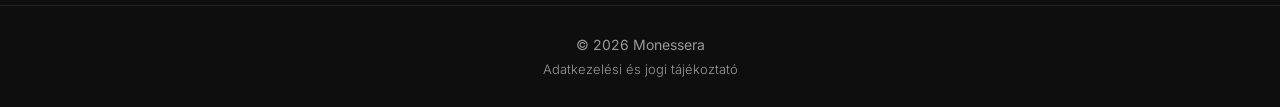
==== commit b0356e5e: "fix" ====
--- a/index.html
+++ b/index.html
@@ -61,7 +61,7 @@
 
     <h2>
 
-        „A Múlt titikait a jelenben leled.”
+        „A Múlt titkait a jelenben leled.”
 
     </h2>
 
--- a/style.css
+++ b/style.css
@@ -392,6 +392,9 @@
     line-height: 1.8;
     color: #0E0E0E;
 }
+.showcase-text h2{
+    font-size: 36px;
+}
 
 
 /* kis elegáns elválasztó */
@@ -445,8 +448,11 @@
 
 
     .quote1 {
-        font-size: 18px;
+        font-size: 21px;
         line-height: 1.7;
+    }
+    .showcase-text h2 {
+        font-size: 36px;
     }
 
 
@@ -676,7 +682,7 @@
         max-width:620px;
     }
 
-    .quote1 h2{
+    .quote h2{
         font-size: 52px;
     }
 
@@ -769,7 +775,7 @@
     }
 
     .quote h2{
-        font-size: 34px;
+        font-size: 45px;
         line-height: 1.4;
     }
 
@@ -893,7 +899,7 @@
 
 .brand-showcase {
     max-width: 1400px;
-    margin: 120px auto;
+    margin: 70px auto;
     padding: 0 50px;
 }
 
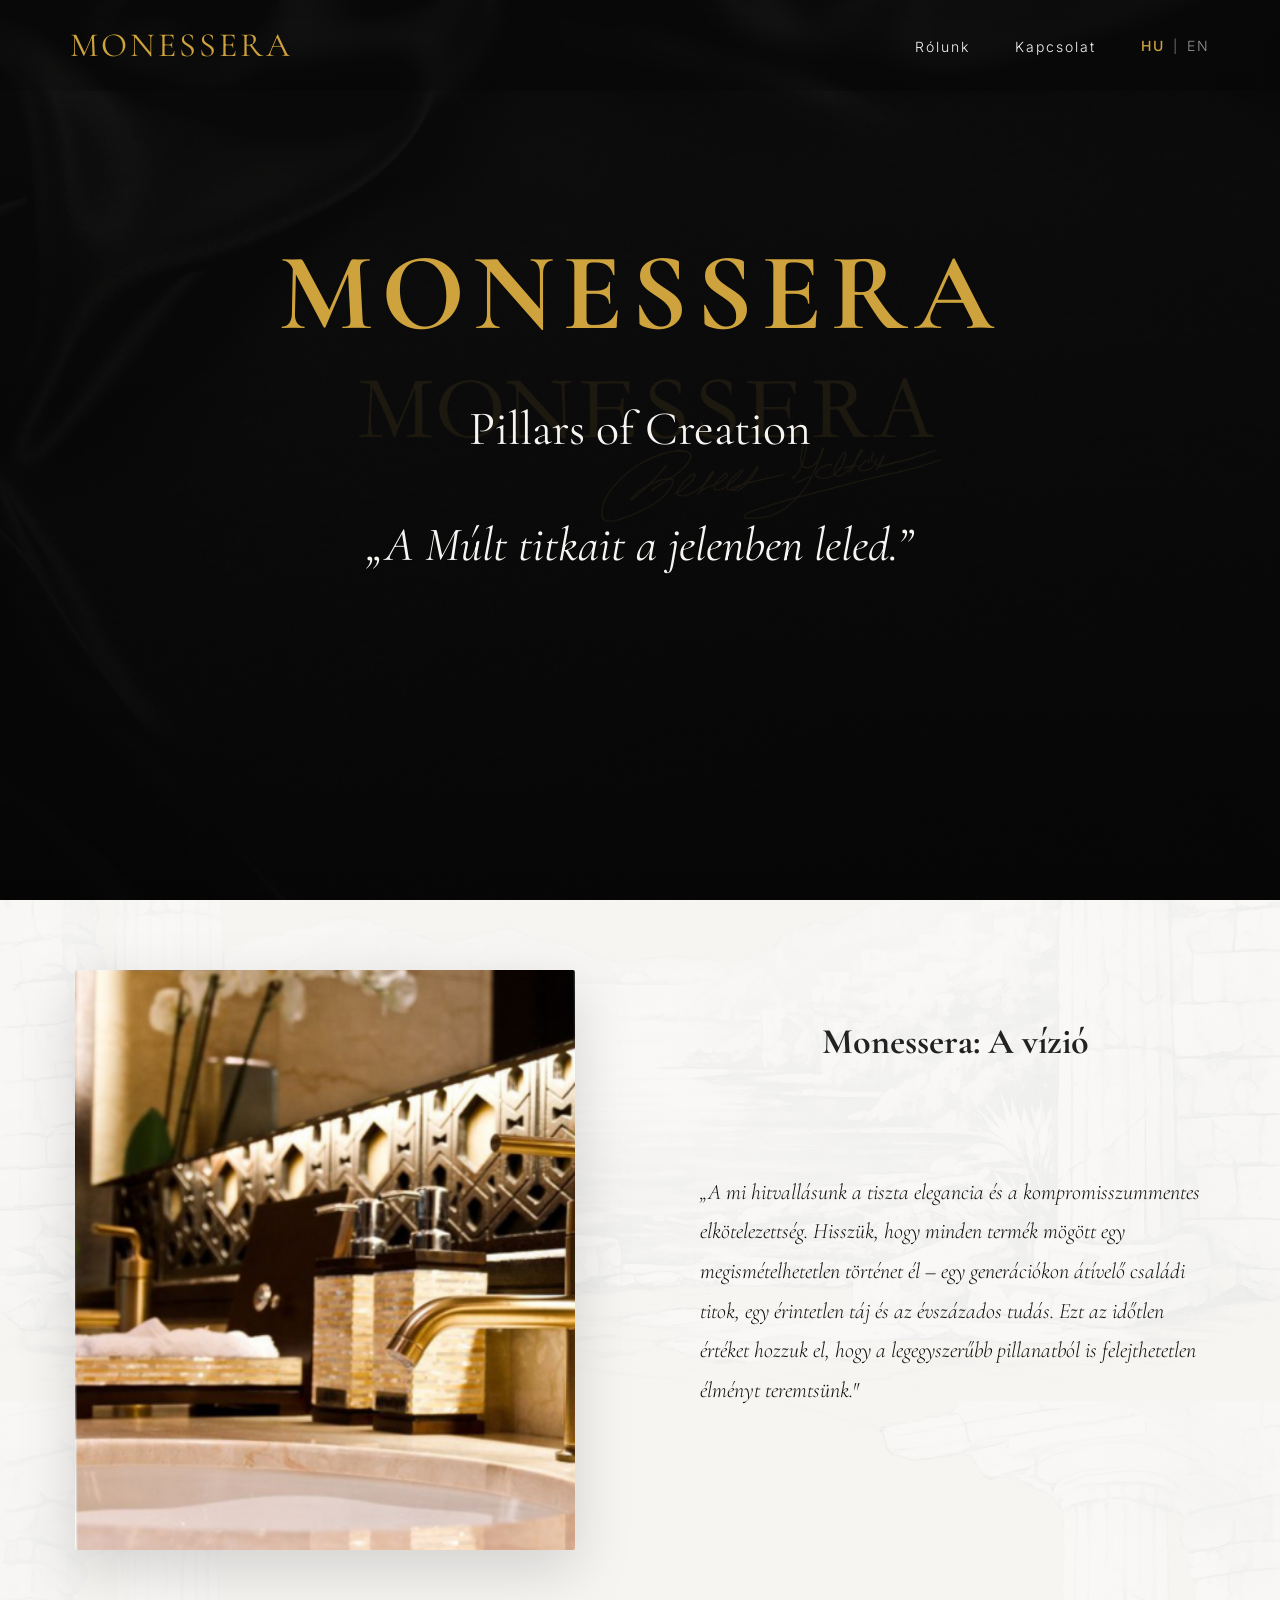
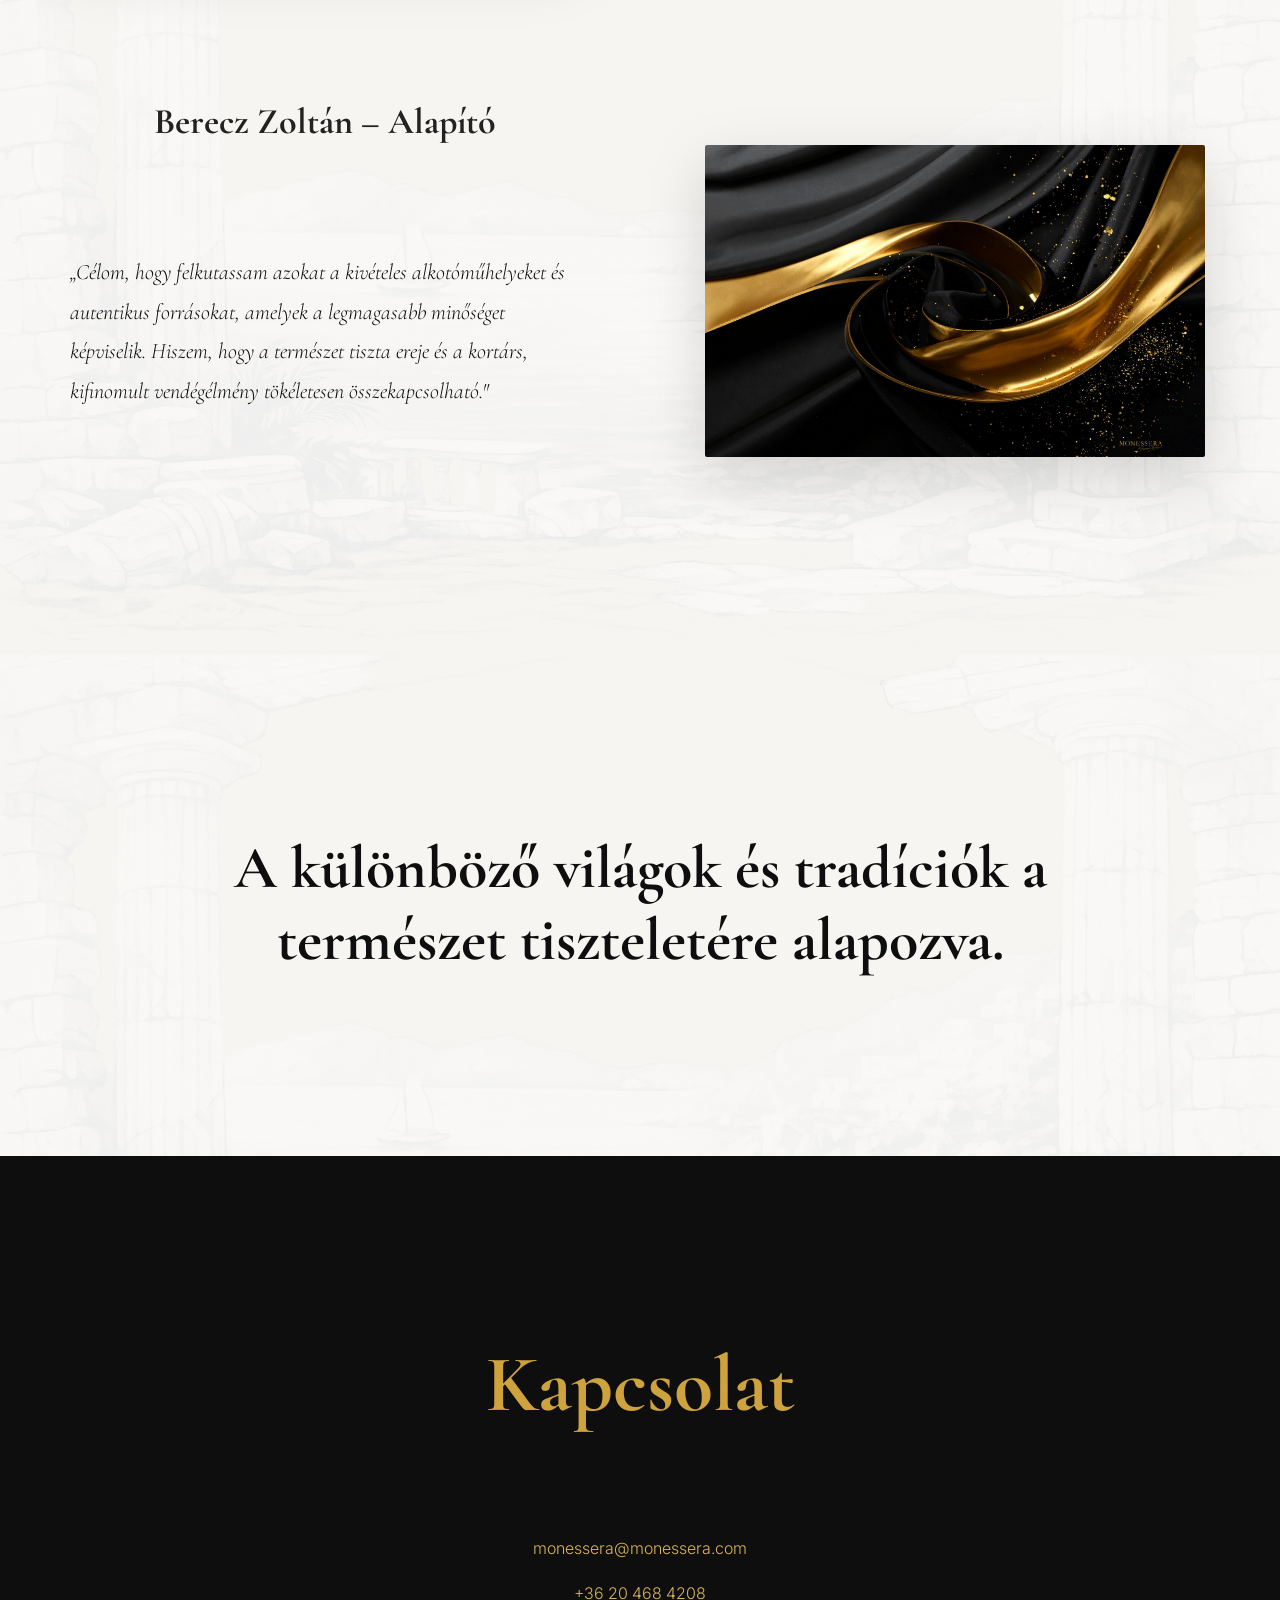
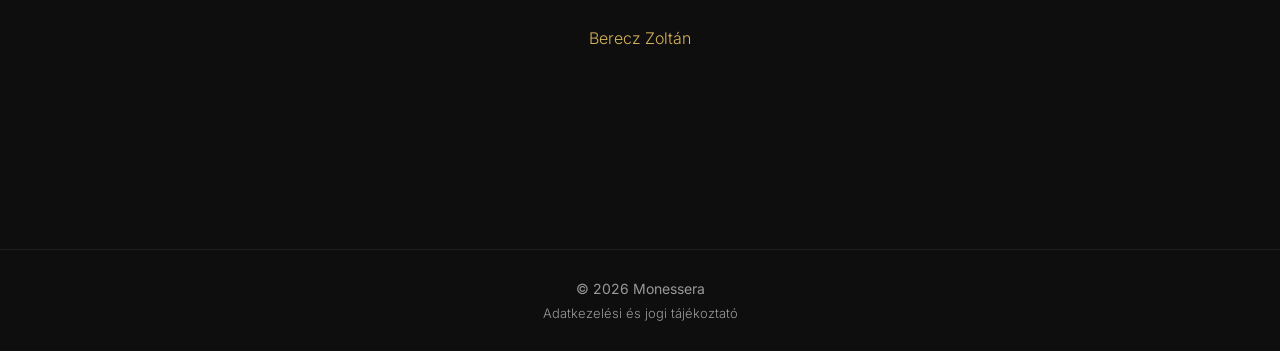
==== commit d0303029: "design-mod" ====
--- a/index.html
+++ b/index.html
@@ -50,22 +50,13 @@
         <h1>MONESSERA</h1>
 
         <h2>Pillars of Creation<br /><br/>
-        <em>A különböző világok és tradíciók a természet tiszteletére alapozva.</h2></em>
+        <em>„A Múlt titkait a jelenben leled.”</em></h2>
 
     </div>
 
 </header>
 
 <section class="content-background">
-<section class="quote">
-
-    <h2>
-
-        „A Múlt titkait a jelenben leled.”
-
-    </h2>
-
-</section>
 
 <section class="brand-showcase" id="about">
 
@@ -77,16 +68,13 @@
 
         <div class="showcase-text">
 
-            <h2>Az Alapító</h2>
-
-            <h3>Berecz Zoltán – alapító</h3>
+            <h2>Monessera: A vízió</h2>
 
             <p class="quote1">
                 <em>
-                    „Szenvedéllyel és szakmai alázattal kutatom fel azokat az autentikus,
-                    családi manufaktúrákat, amelyek a legmagasabb minőséget képviselik.
-                    Hiszem, hogy a természet ősi ereje és a modern, kortárs, kifinomult
-                    vendégélmény tökéletesen összekapcsolható.”
+                    „A mi hitvallásunk a tiszta elegancia és a kompromisszummentes elkötelezettség. Hisszük, hogy minden termék mögött egy megismételhetetlen történet él 
+                    – egy generációkon átívelő családi titok, egy érintetlen táj és az évszázados tudás. Ezt az időtlen értéket hozzuk el, hogy a legegyszerűbb pillanatból 
+                    is felejthetetlen élményt teremtsünk."
                 </em>
             </p>
 
@@ -102,20 +90,28 @@
 
         <div class="showcase-text">
 
-            <h2>A Hitvallás</h2>
+            <h2>Berecz Zoltán – Alapító</h2>
 
             <p class="quote1">
                 <em>
-                    „A mi hitvallásunk a tiszta elegancia és a kompromisszummentes
-                    elkötelezettség. Szakmai alázattal kutatjuk fel a múlt legféltettebb
-                    természeti kincseit, hogy elhozzuk a jelen emberének a bőrápolás
-                    legmagasabb szintjét.”
+                    „Célom, hogy felkutassam azokat a kivételes alkotóműhelyeket és autentikus forrásokat, amelyek a legmagasabb minőséget képviselik. 
+                    Hiszem, hogy a természet tiszta ereje és a kortárs, kifinomult vendégélmény tökéletesen összekapcsolható."
                 </em>
             </p>
 
         </div>
 
     </div>
+
+</section>
+
+<section class="quote">
+
+    <h2>
+
+        A különböző világok és tradíciók a természet tiszteletére alapozva.
+
+    </h2>
 
 </section>
 
--- a/style.css
+++ b/style.css
@@ -545,11 +545,11 @@
 
 .contact h2{
 
-    font-size:70px;
+    font-size:80px;
 
     color:var(--gold);
 
-    margin-bottom:40px;
+    margin-bottom:100px;
 
 }
 
@@ -846,7 +846,7 @@
     align-items:center;
     justify-content:space-between;
     gap:80px;
-    margin-bottom:100px;
+    margin-bottom:150px;
 }
 
 .showcase-row.reverse{
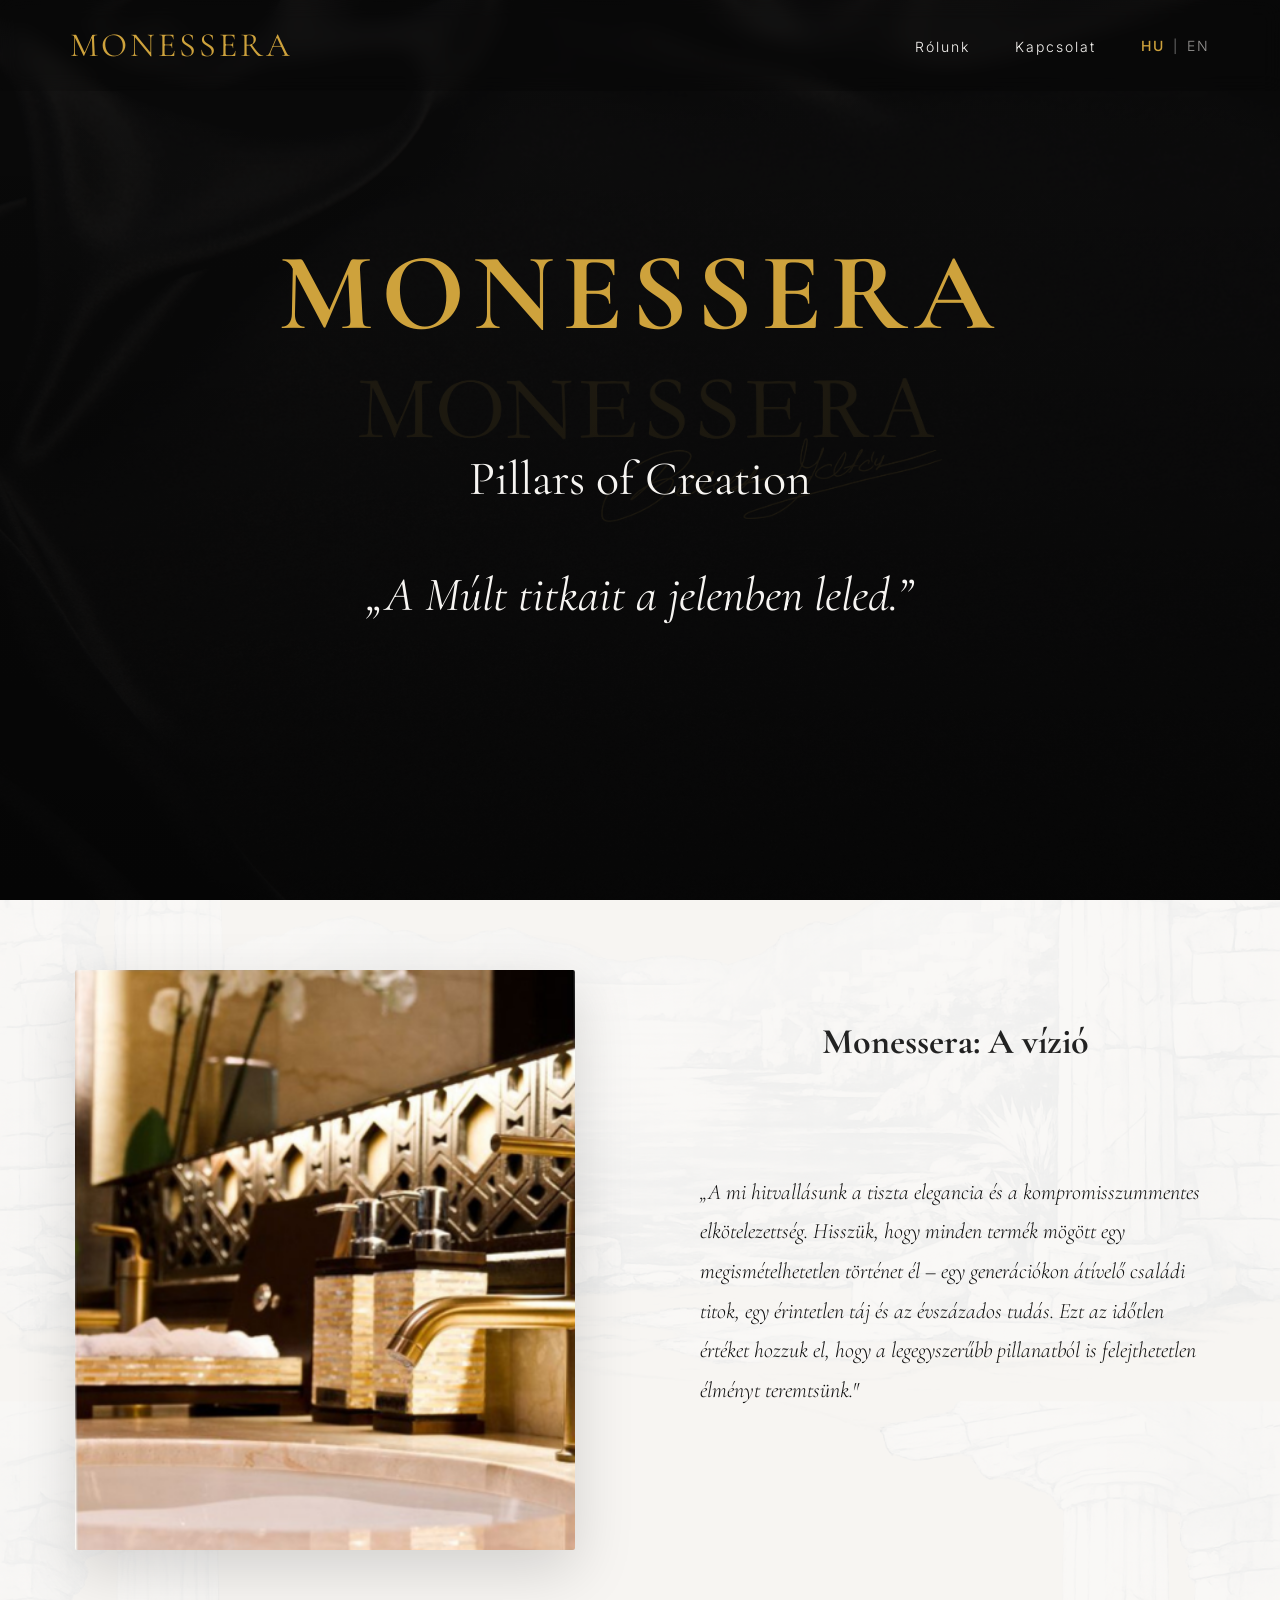
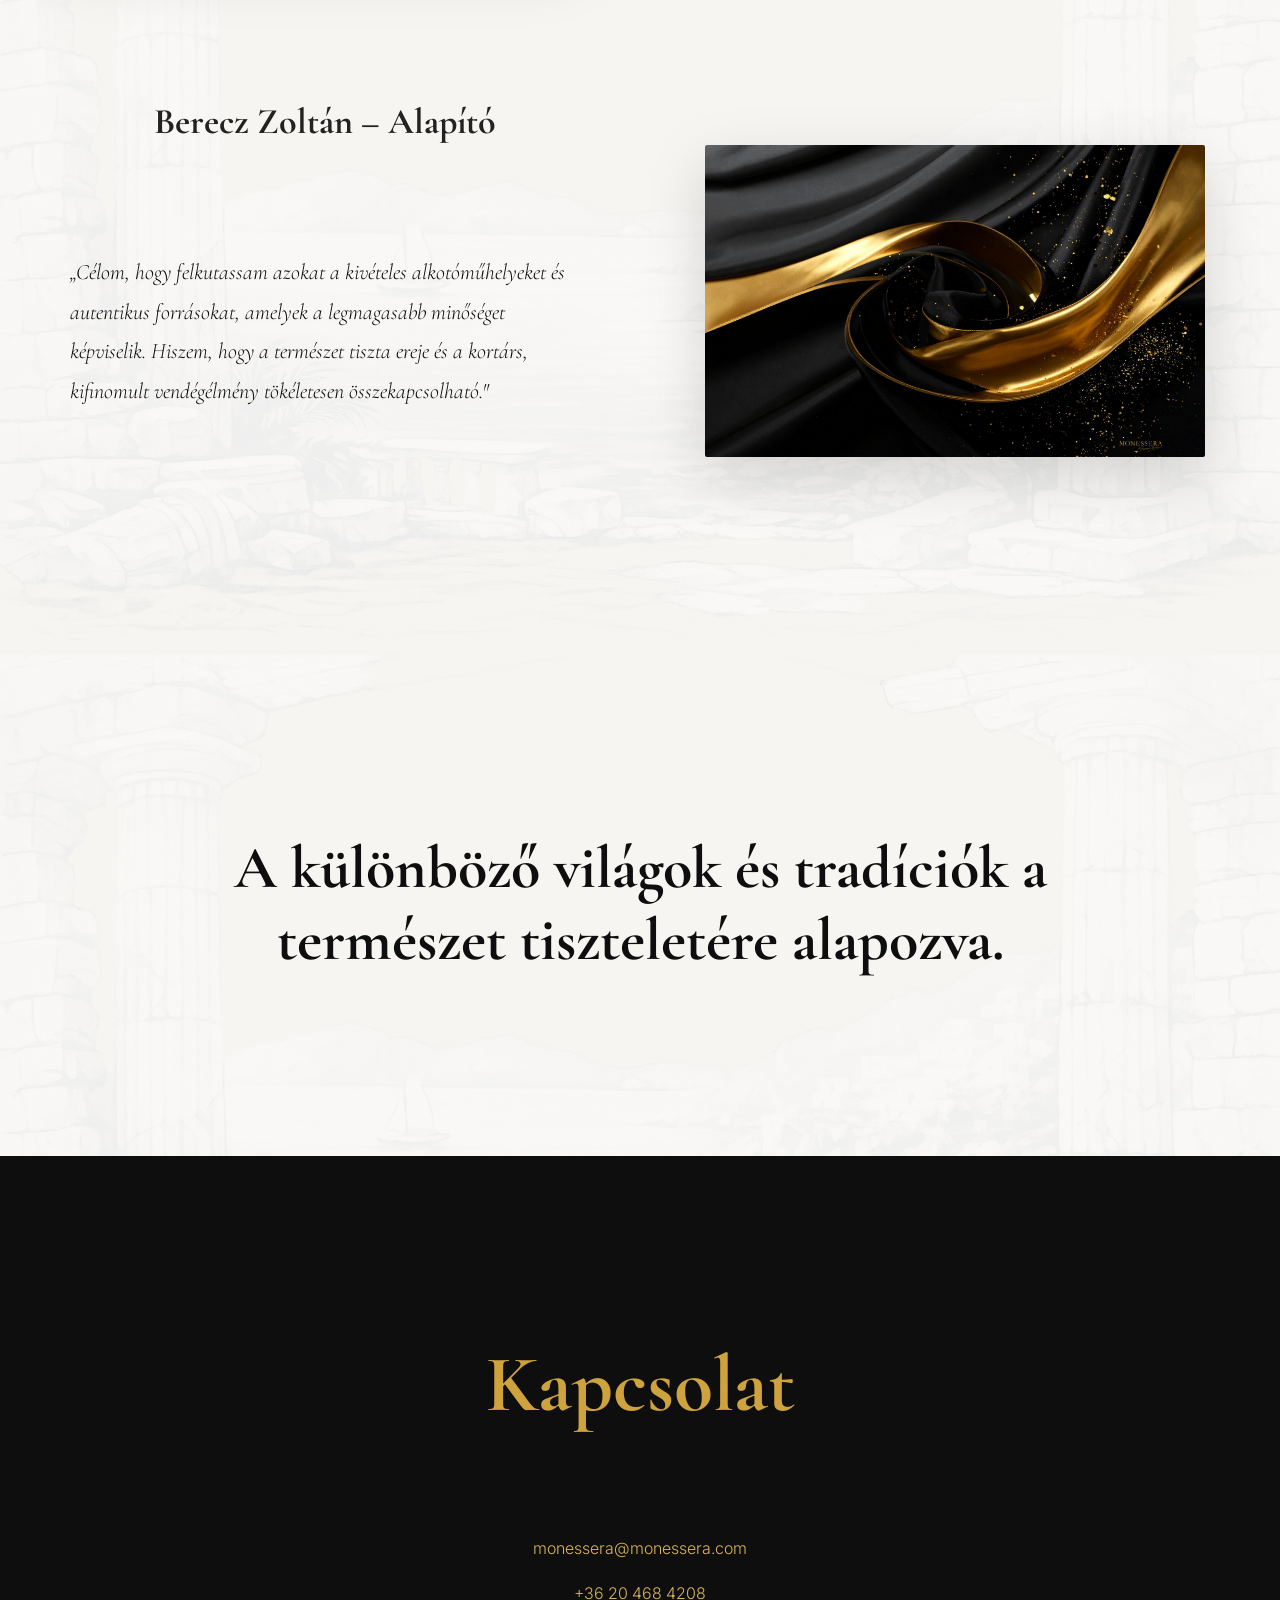
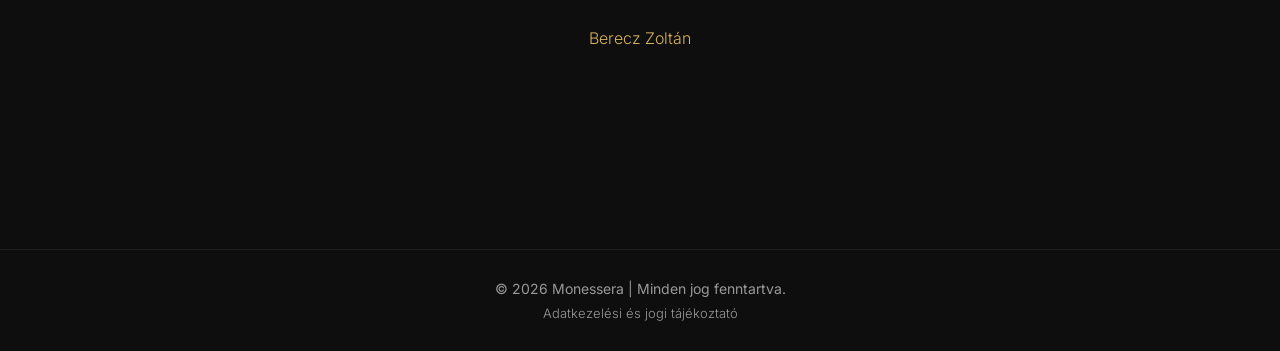
==== commit bb784a69: "design-mod" ====
--- a/index.html
+++ b/index.html
@@ -141,7 +141,7 @@
 
 <footer>
     <div class="footer-inner">
-        <span>© 2026 Monessera</span>
+        <span>© 2026 Monessera | Minden jog fenntartva.</span>
 
         <a href="adatkezelesi-tajekoztato.html">
             Adatkezelési és jogi tájékoztató
--- a/style.css
+++ b/style.css
@@ -224,6 +224,8 @@
 
     letter-spacing:8px;
 
+    padding: 50px;
+
 }
 
 .hero h2{
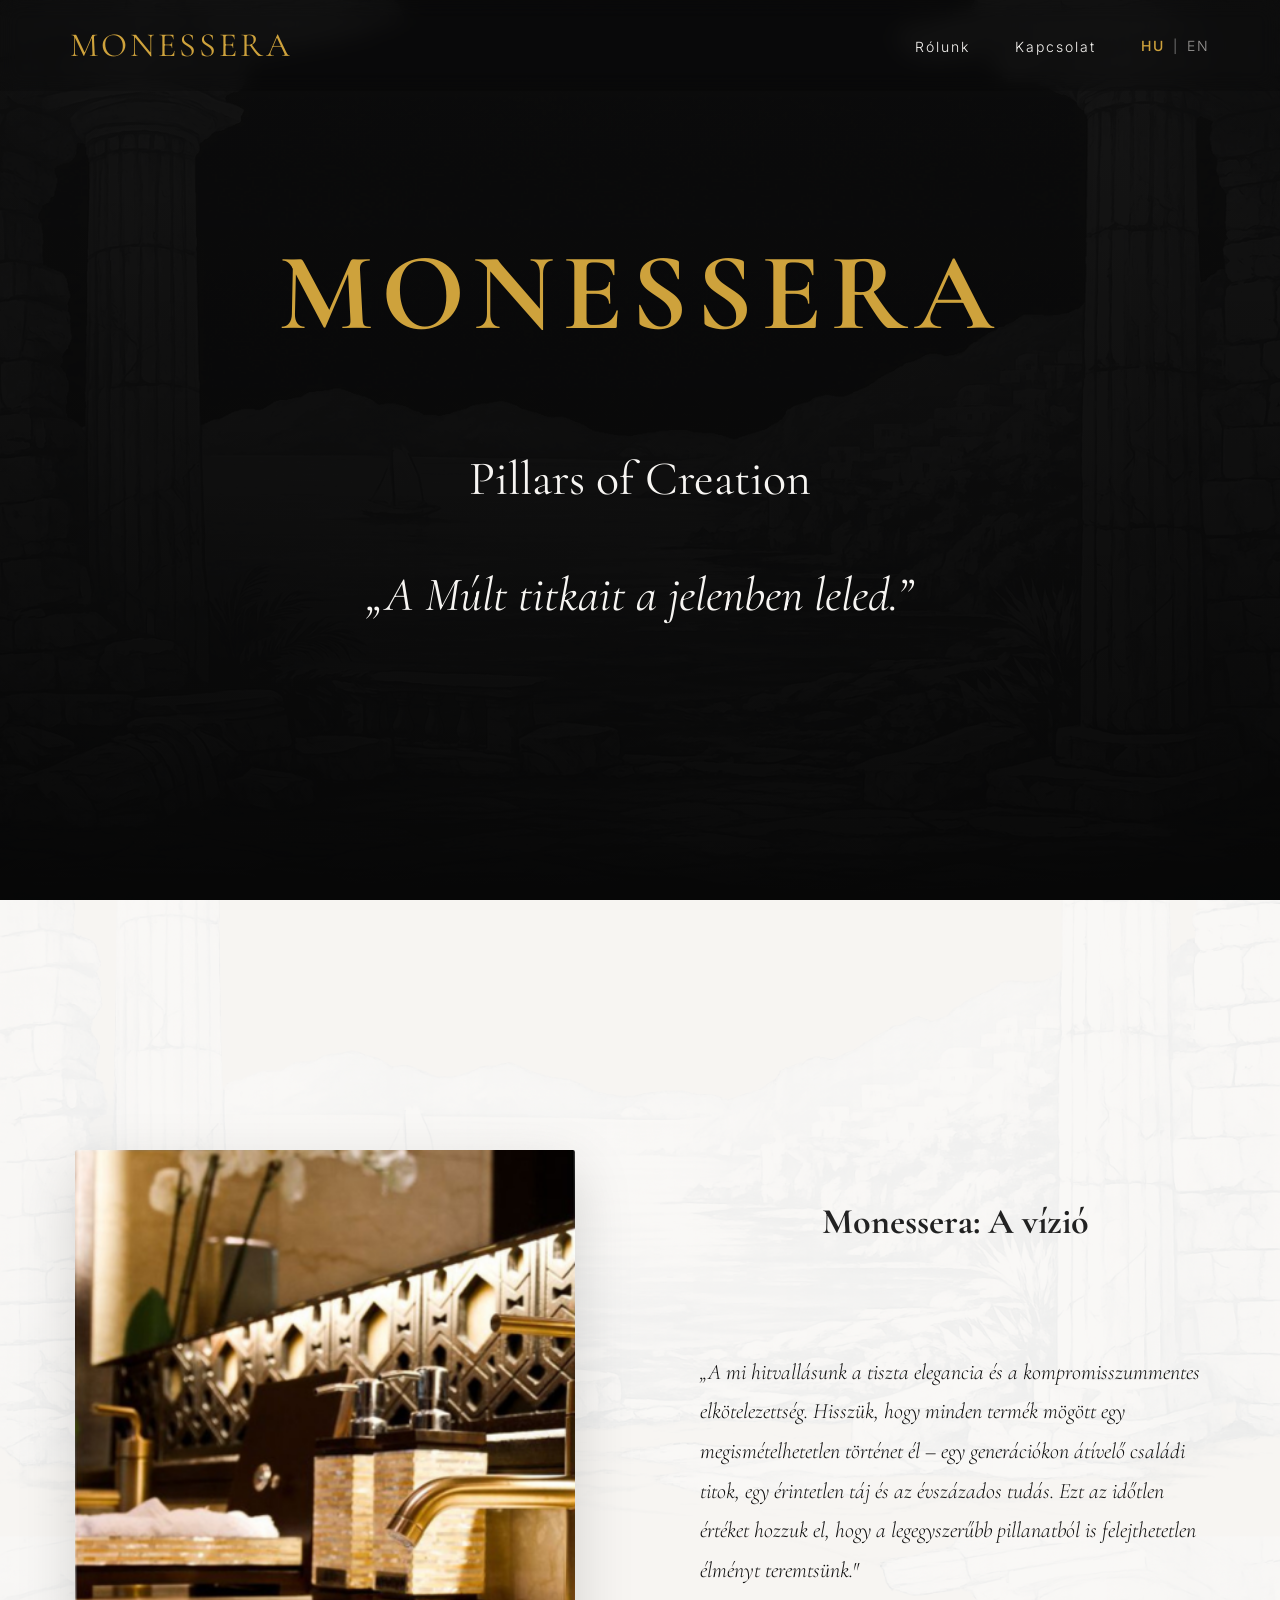
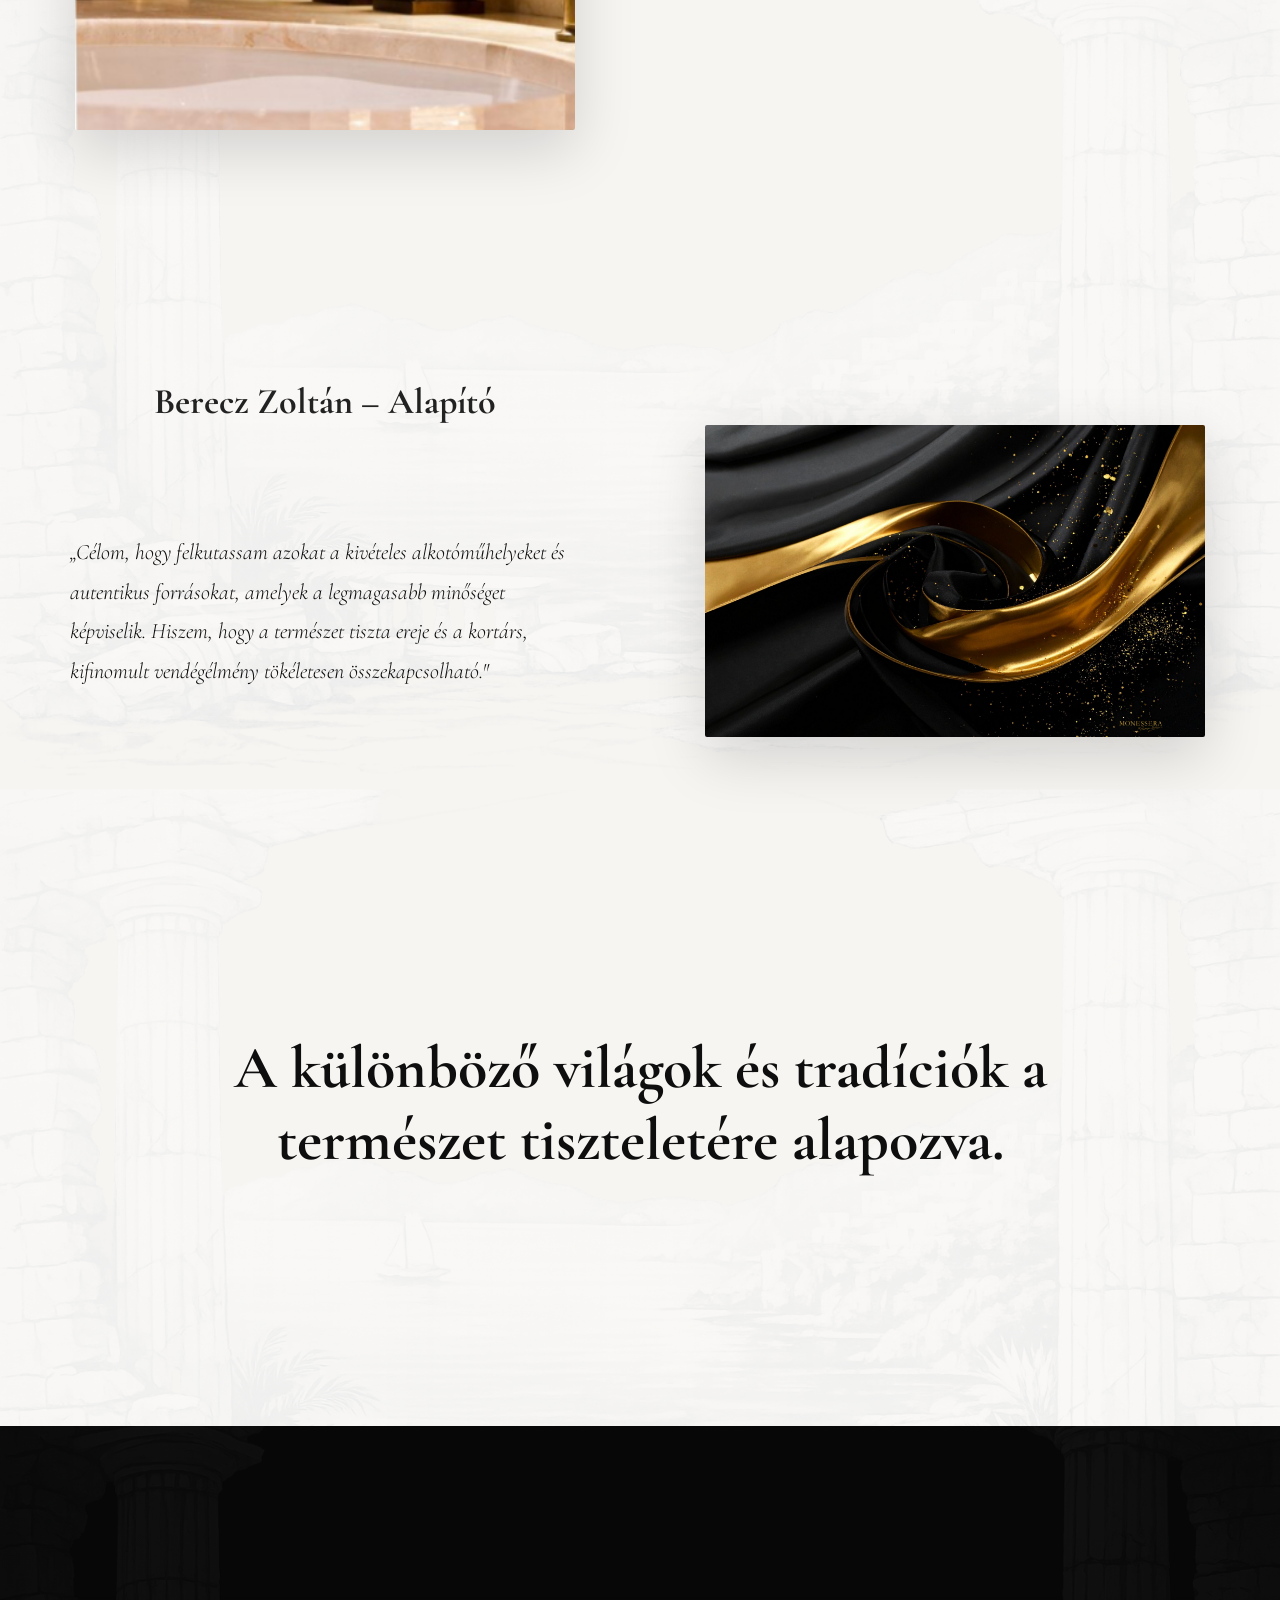
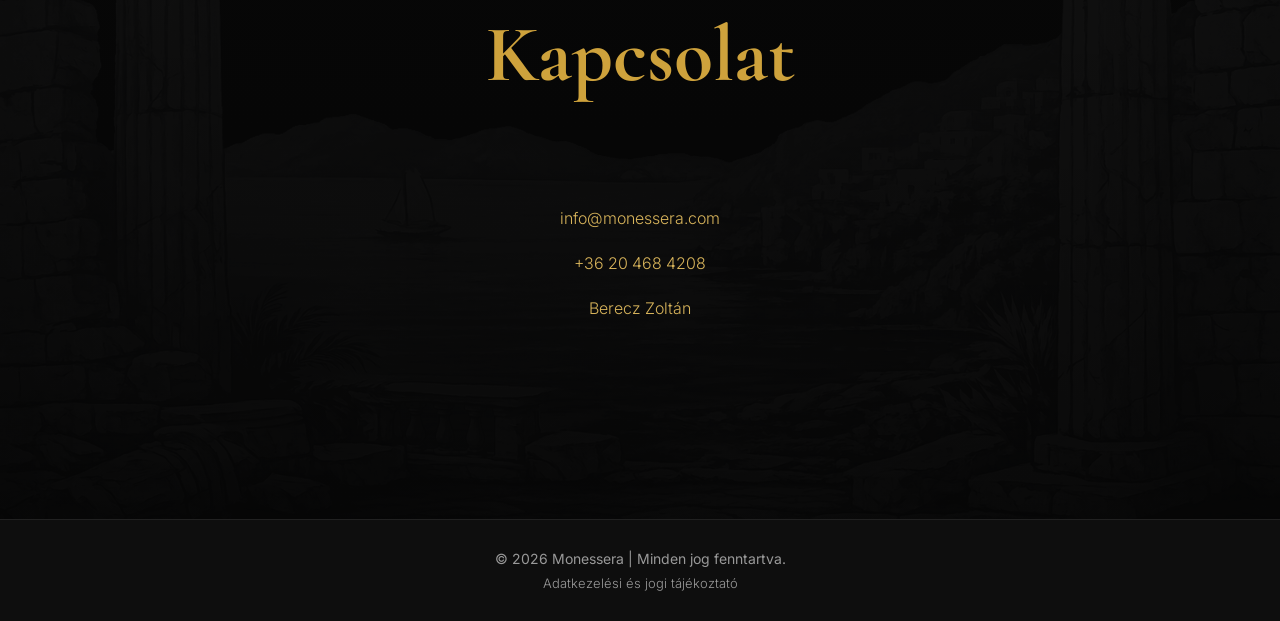
==== commit 0106bede: "gorog-background" ====
--- a/index.html
+++ b/index.html
@@ -126,7 +126,7 @@
     </h2>
 
     <p>
-        <a href="mailto:monessera@monessera.com">monessera@monessera.com</a>
+        <a href="mailto:monessera@monessera.com">info@monessera.com</a>
     </p>
 
     <p>
--- a/style.css
+++ b/style.css
@@ -183,10 +183,33 @@
     content:"";
     position:absolute;
     inset:0;
-    background: url("assets/buscard.png") center / cover no-repeat;
-    opacity: .15;
-    filter: contrast(1.1) saturate(0.8);
-    transform: scale(1.08);
+    background: url("assets/gorog-dark.png") center / cover no-repeat;
+    opacity: .05;
+    /*opacity: .15;*/
+    /*filter: contrast(1.1) saturate(0.8);*/
+    /*transform: scale(1.08);*/
+    z-index: 0; /*új sor*/
+}
+
+.hero > *{ /*új szekció*/
+    position: relative;
+    z-index: 1;
+}
+
+@media (max-width:768px){
+
+    .hero{
+        padding: 120px 20px;
+    }
+
+.hero::before{
+    background-image: url("assets/gorog-mobil.png");
+    background-size: 100% auto;
+    background-repeat: no-repeat;
+    background-position: center bottom;
+    opacity: .1;
+}
+
 }
 
 .overlay{
@@ -299,6 +322,8 @@
 
     padding:180px 20px;
 
+    padding-bottom: 250px;
+
     text-align:center;
 
 }
@@ -533,6 +558,9 @@
 
 .contact{
 
+    position: relative;
+    overflow: hidden;
+
     background:var(--black);
 
     color:#D8B45B;
@@ -543,6 +571,50 @@
 
     -webkit-text-size-adjust: 100%;
 
+}
+
+.contact::before{
+    content:"";
+    position:absolute;
+    inset:0;
+    background: url("assets/gorog-dark.png") center / cover no-repeat;
+    opacity: .15;
+    z-index: 0;
+    filter: brightness(.55);
+}
+
+.contact > *{
+    position: relative;
+    z-index: 1;
+}
+
+@media (max-width:768px){
+
+    .contact{
+        padding: 120px 20px;
+    }
+
+.contact::before{
+    background-image: url("assets/gorog-mobil.png");
+    background-size: 100% auto;
+    background-repeat: no-repeat;
+    background-position: center bottom;
+    opacity: .25;
+}
+
+}
+
+.contact::after{
+    content:"";
+    position:absolute;
+    inset:0;
+
+    background:linear-gradient(
+        rgba(0,0,0,.45),
+        rgba(0,0,0,.65)
+    );
+
+    z-index:0;
 }
 
 .contact h2{
@@ -685,7 +757,7 @@
     }
 
     .quote h2{
-        font-size: 52px;
+        font-size: 40px;
     }
 
     .about h2,
@@ -777,7 +849,7 @@
     }
 
     .quote h2{
-        font-size: 45px;
+        font-size: 40px;
         line-height: 1.4;
     }
 
@@ -841,6 +913,7 @@
     max-width:1200px;
     margin:120px auto;
     padding:0 40px;
+    margin-top: 100px;
 }
 
 .showcase-row{
@@ -848,7 +921,7 @@
     align-items:center;
     justify-content:space-between;
     gap:80px;
-    margin-bottom:150px;
+    margin-top:250px;
 }
 
 .showcase-row.reverse{
@@ -885,7 +958,7 @@
     .showcase-row.reverse{
         flex-direction:column;
         gap:40px;
-        margin-bottom:80px;
+        margin-top:100px;
     }
 
     .showcase-image{
@@ -896,6 +969,11 @@
         min-height:auto;
         text-align:center;
     }
+.brand-showcase {
+    max-width: 1400px;
+    padding: 0 25px;
+    margin-top: 50px;
+}
 
 }
 
@@ -903,6 +981,7 @@
     max-width: 1400px;
     margin: 70px auto;
     padding: 0 50px;
+    margin-top: 150px;
 }
 
 
